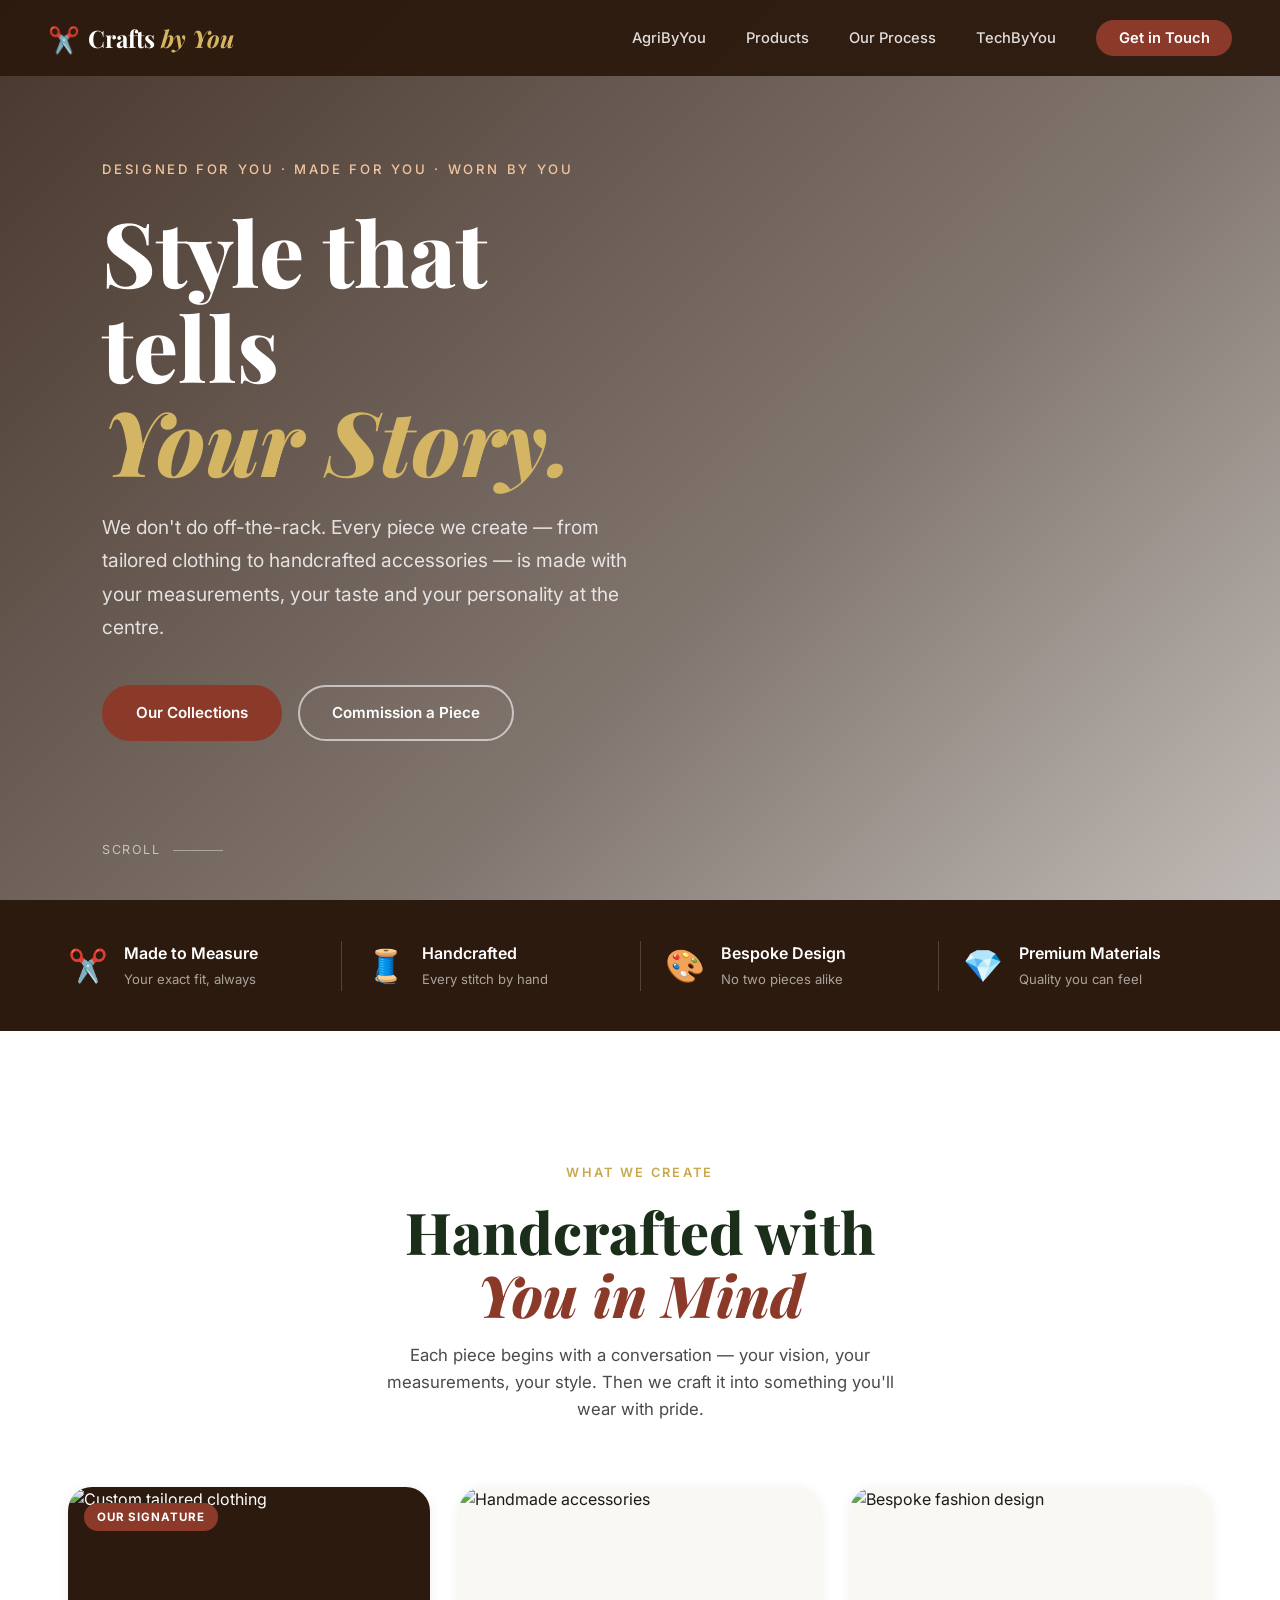
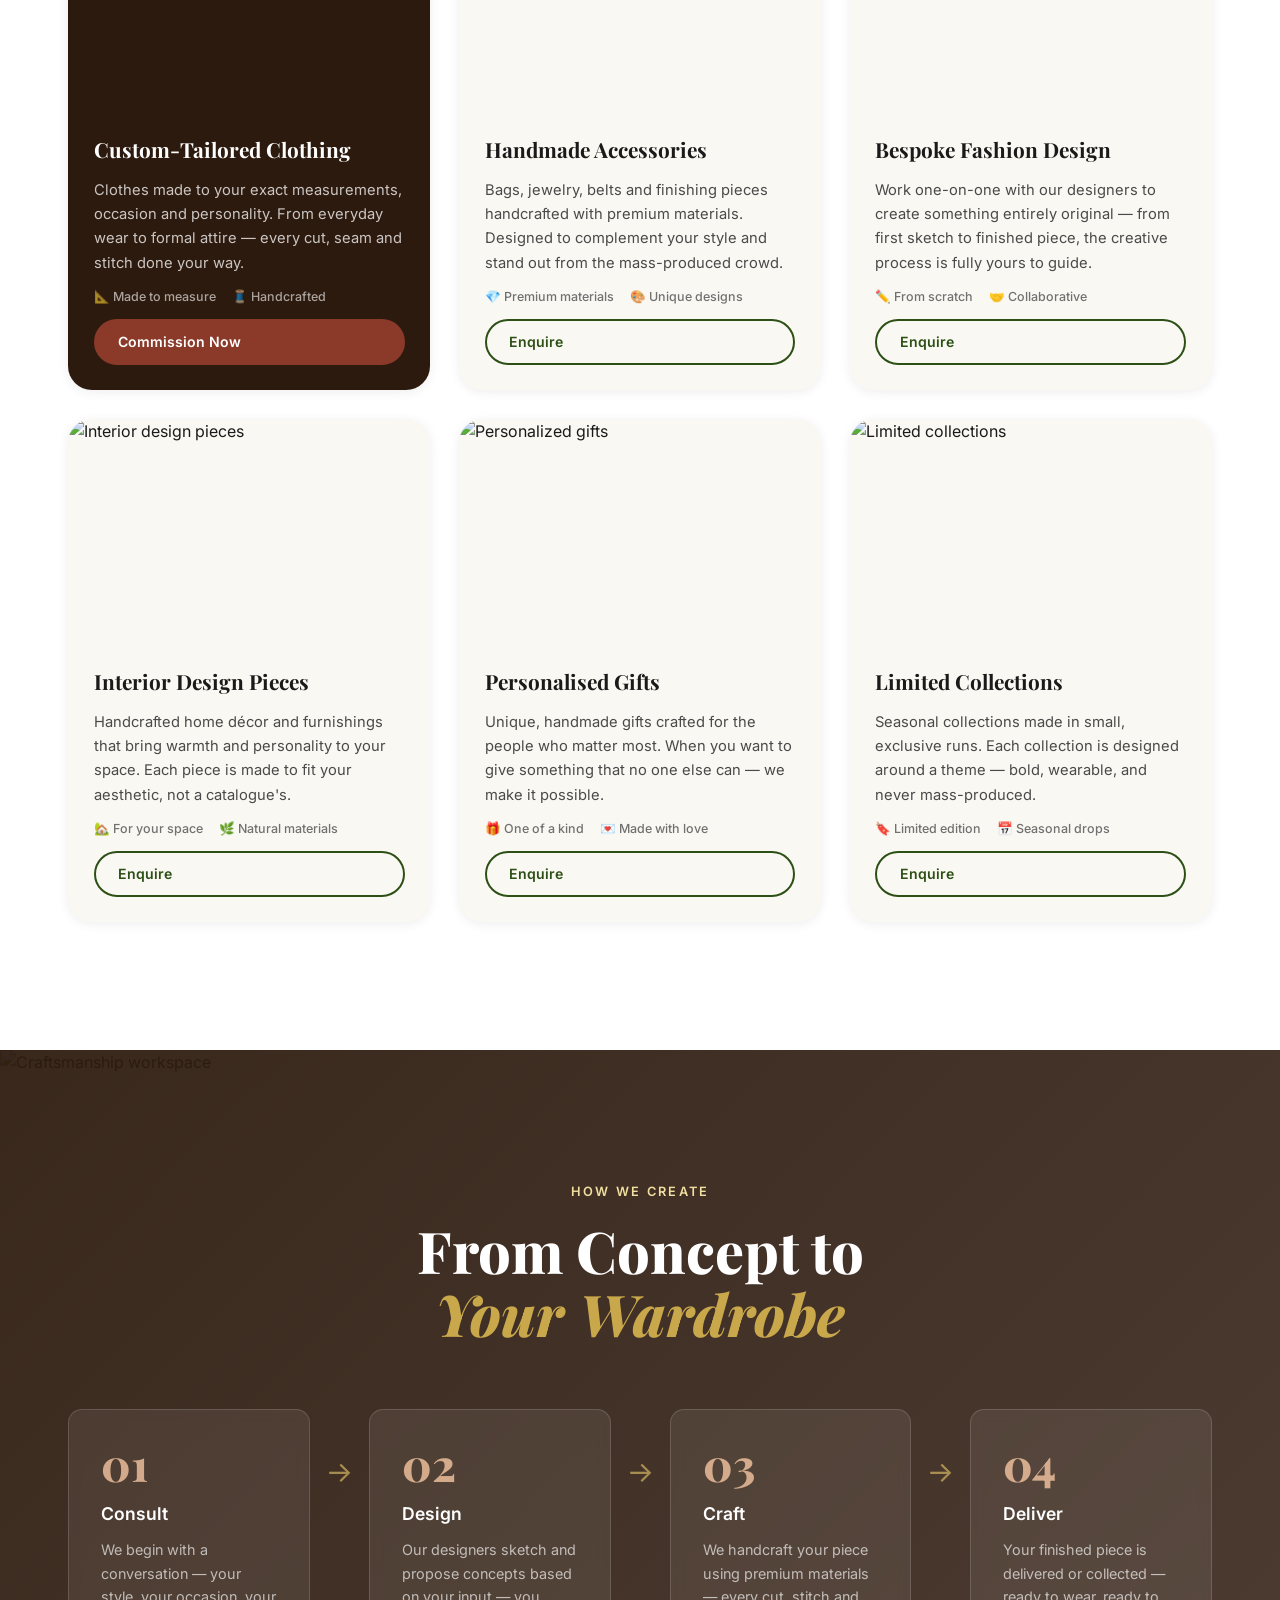
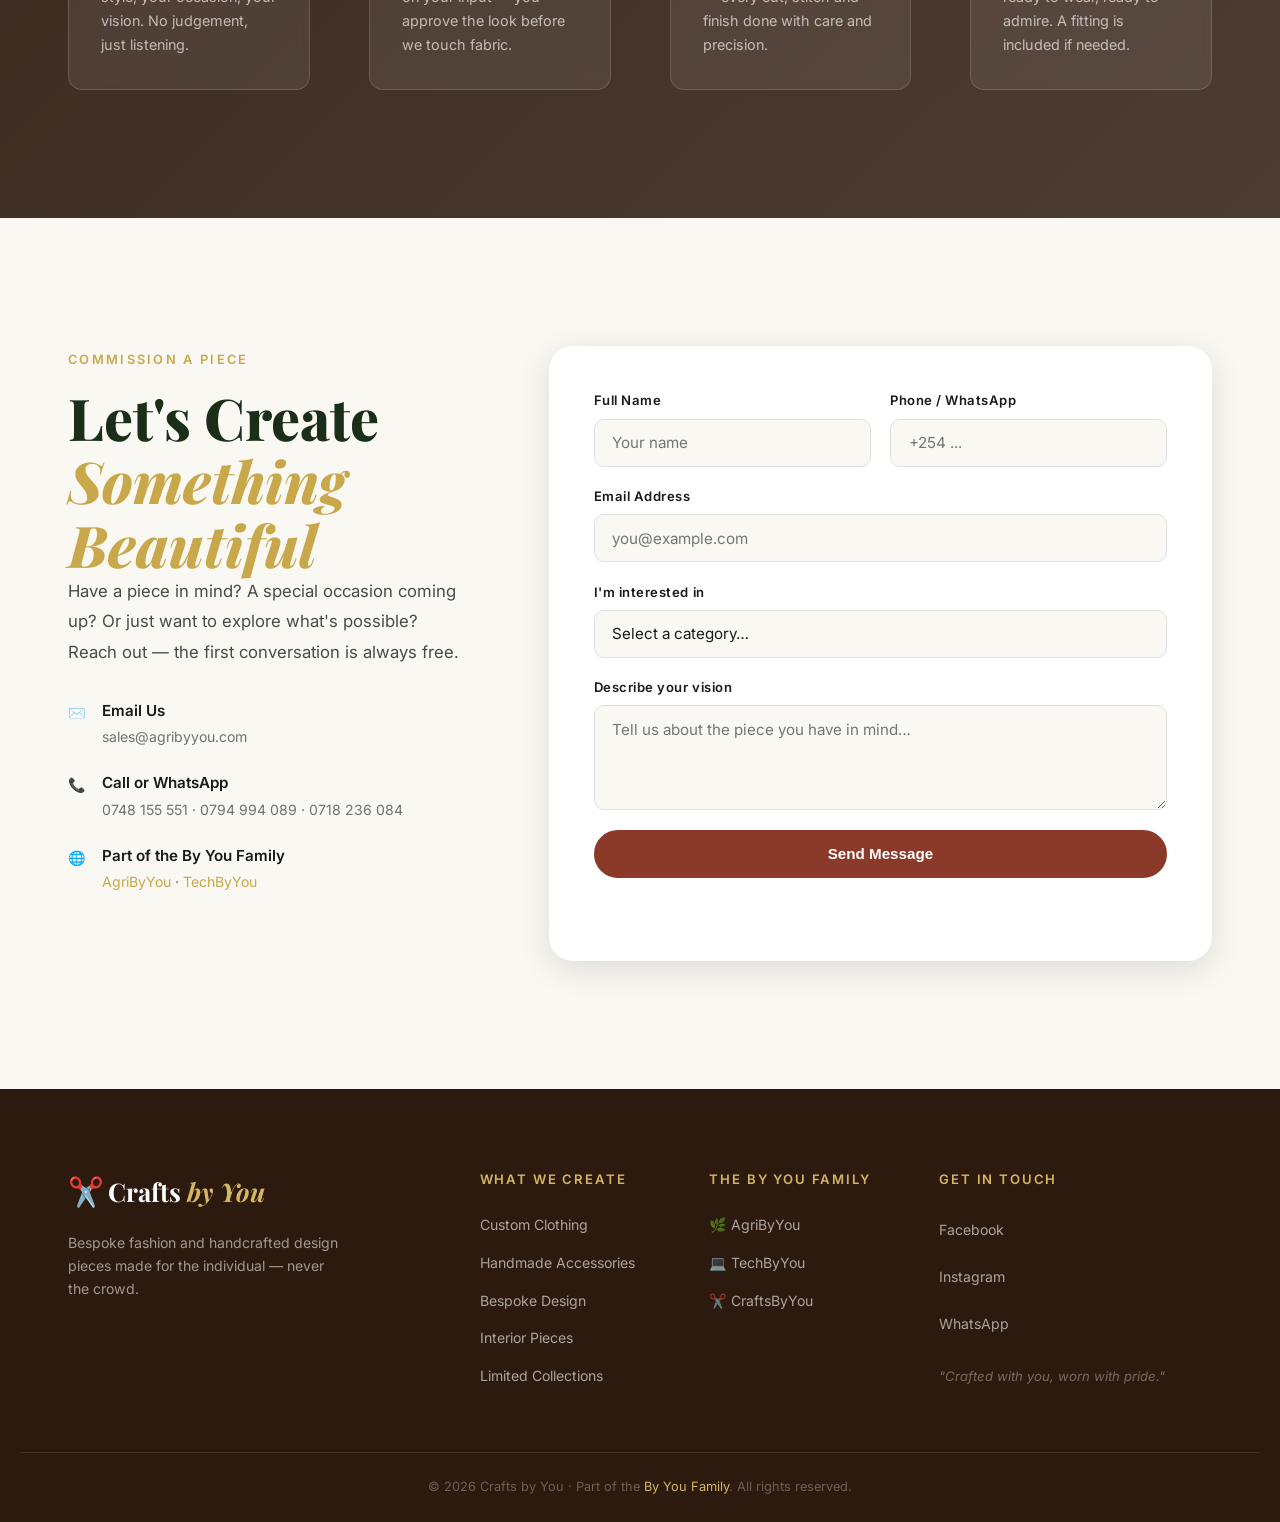
==== crafts.html @ dfff11d3 "Add By You Family section, TechByYou and CraftsByYou pages Co-Authored-By: Claude Sonnet 4.6 <norepl" ====
<!DOCTYPE html>
<html lang="en">
<head>
  <meta charset="UTF-8" />
  <meta name="viewport" content="width=device-width, initial-scale=1.0" />
  <title>Crafts by You — Bespoke Fashion, Handmade Accessories & Design | Kenya</title>
  <meta name="description" content="Crafts by You creates bespoke fashion, handmade accessories and design pieces crafted exactly to your taste. Wearable art made for the individual." />
  <meta name="keywords" content="Crafts by You, craftsbyyou, bespoke fashion Kenya, custom clothing Kenya, handmade accessories Kenya, tailored clothing Kenya, fashion design Kenya" />
  <meta name="robots" content="index, follow" />
  <link rel="canonical" href="https://agribyyou.com/crafts.html" />
  <meta property="og:type" content="website" />
  <meta property="og:url" content="https://agribyyou.com/crafts.html" />
  <meta property="og:title" content="Crafts by You — Style, Your Way" />
  <meta property="og:description" content="Bespoke fashion, handmade accessories and design pieces crafted exactly to your taste." />
  <meta property="og:image" content="https://agribyyou.com/images/fruits.webp" />
  <meta property="og:site_name" content="Agri by You" />
  <link rel="icon" type="image/png" sizes="32x32" href="favicon-32.png" />
  <link rel="icon" type="image/png" href="favicon.png" />
  <link rel="icon" type="image/svg+xml" href="favicon.svg" />
  <link rel="stylesheet" href="style.css" />
  <link rel="stylesheet" href="crafts.css" />
  <link rel="preconnect" href="https://fonts.googleapis.com" />
  <link rel="preconnect" href="https://fonts.gstatic.com" crossorigin />
  <link href="https://fonts.googleapis.com/css2?family=Playfair+Display:ital,wght@0,400;0,600;0,800;1,400&family=Inter:wght@300;400;500;600&display=swap" rel="stylesheet" />
</head>
<body class="crafts-page">

  <!-- ── NAVIGATION ── -->
  <nav id="navbar">
    <div class="nav-inner">
      <a href="index.html" class="logo">
        <span class="logo-leaf">✂️</span>
        <span class="logo-text">Crafts <em>by You</em></span>
      </a>
      <ul class="nav-links">
        <li><a href="index.html">AgriByYou</a></li>
        <li><a href="#products">Products</a></li>
        <li><a href="#process">Our Process</a></li>
        <li><a href="tech.html">TechByYou</a></li>
        <li><a href="#contact" class="nav-cta crafts-cta">Get in Touch</a></li>
      </ul>
      <button class="hamburger" id="hamburger" aria-label="Menu">
        <span></span><span></span><span></span>
      </button>
    </div>
  </nav>

  <!-- ── HERO ── -->
  <header class="hero crafts-hero">
    <div class="hero-bg">
      <img src="https://images.unsplash.com/photo-1558618666-fcd25c85cd64?w=1800&q=80" alt="Bespoke fashion and craftsmanship" class="hero-img" />
      <div class="hero-overlay crafts-overlay"></div>
    </div>
    <div class="hero-content">
      <p class="hero-eyebrow">Designed for You · Made for You · Worn by You</p>
      <h1 class="hero-title">
        Style that tells<br />
        <em>Your Story.</em>
      </h1>
      <p class="hero-sub">
        We don't do off-the-rack. Every piece we create — from tailored clothing to handcrafted accessories —
        is made with your measurements, your taste and your personality at the centre.
      </p>
      <div class="hero-actions">
        <a href="#products" class="btn btn-crafts-primary">Our Collections</a>
        <a href="#contact" class="btn btn-ghost">Commission a Piece</a>
      </div>
    </div>
    <div class="hero-scroll-hint">
      <span>Scroll</span>
      <div class="scroll-line crafts-line"></div>
    </div>
  </header>

  <!-- ── TRUST BAND ── -->
  <section class="trust-band crafts-band">
    <div class="container trust-inner">
      <div class="trust-item">
        <div class="trust-icon">✂️</div>
        <div>
          <strong>Made to Measure</strong>
          <span>Your exact fit, always</span>
        </div>
      </div>
      <div class="trust-divider"></div>
      <div class="trust-item">
        <div class="trust-icon">🧵</div>
        <div>
          <strong>Handcrafted</strong>
          <span>Every stitch by hand</span>
        </div>
      </div>
      <div class="trust-divider"></div>
      <div class="trust-item">
        <div class="trust-icon">🎨</div>
        <div>
          <strong>Bespoke Design</strong>
          <span>No two pieces alike</span>
        </div>
      </div>
      <div class="trust-divider"></div>
      <div class="trust-item">
        <div class="trust-icon">💎</div>
        <div>
          <strong>Premium Materials</strong>
          <span>Quality you can feel</span>
        </div>
      </div>
    </div>
  </section>

  <!-- ── PRODUCTS ── -->
  <section class="products section" id="products">
    <div class="container">
      <div class="section-header center">
        <p class="section-label">What We Create</p>
        <h2 class="section-title crafts-title">Handcrafted with<br /><em>You in Mind</em></h2>
        <p class="section-desc">Each piece begins with a conversation — your vision, your measurements, your style. Then we craft it into something you'll wear with pride.</p>
      </div>
      <div class="products-grid">

        <div class="product-card crafts-featured">
          <div class="product-img-wrap">
            <img src="https://images.unsplash.com/photo-1556905055-8f358a7a47b2?w=700&q=80" alt="Custom tailored clothing" />
            <span class="product-tag crafts-tag">Our Signature</span>
          </div>
          <div class="product-body">
            <h3>Custom-Tailored Clothing</h3>
            <p>Clothes made to your exact measurements, occasion and personality. From everyday wear to formal attire — every cut, seam and stitch done your way.</p>
            <div class="product-meta">
              <span>📐 Made to measure</span>
              <span>🧵 Handcrafted</span>
            </div>
            <a href="#contact" class="btn btn-crafts-primary sm">Commission Now</a>
          </div>
        </div>

        <div class="product-card">
          <div class="product-img-wrap">
            <img src="https://images.unsplash.com/photo-1535632066927-ab7c9ab60908?w=700&q=80" alt="Handmade accessories" />
          </div>
          <div class="product-body">
            <h3>Handmade Accessories</h3>
            <p>Bags, jewelry, belts and finishing pieces handcrafted with premium materials. Designed to complement your style and stand out from the mass-produced crowd.</p>
            <div class="product-meta">
              <span>💎 Premium materials</span>
              <span>🎨 Unique designs</span>
            </div>
            <a href="#contact" class="btn btn-outline sm">Enquire</a>
          </div>
        </div>

        <div class="product-card">
          <div class="product-img-wrap">
            <img src="https://images.unsplash.com/photo-1558618047-3c8c76ca7d13?w=700&q=80" alt="Bespoke fashion design" />
          </div>
          <div class="product-body">
            <h3>Bespoke Fashion Design</h3>
            <p>Work one-on-one with our designers to create something entirely original — from first sketch to finished piece, the creative process is fully yours to guide.</p>
            <div class="product-meta">
              <span>✏️ From scratch</span>
              <span>🤝 Collaborative</span>
            </div>
            <a href="#contact" class="btn btn-outline sm">Enquire</a>
          </div>
        </div>

        <div class="product-card">
          <div class="product-img-wrap">
            <img src="https://images.unsplash.com/photo-1586023492125-27b2c045efd7?w=700&q=80" alt="Interior design pieces" />
          </div>
          <div class="product-body">
            <h3>Interior Design Pieces</h3>
            <p>Handcrafted home décor and furnishings that bring warmth and personality to your space. Each piece is made to fit your aesthetic, not a catalogue's.</p>
            <div class="product-meta">
              <span>🏡 For your space</span>
              <span>🌿 Natural materials</span>
            </div>
            <a href="#contact" class="btn btn-outline sm">Enquire</a>
          </div>
        </div>

        <div class="product-card">
          <div class="product-img-wrap">
            <img src="https://images.unsplash.com/photo-1513519245088-0e12902e35a6?w=700&q=80" alt="Personalized gifts" />
          </div>
          <div class="product-body">
            <h3>Personalised Gifts</h3>
            <p>Unique, handmade gifts crafted for the people who matter most. When you want to give something that no one else can — we make it possible.</p>
            <div class="product-meta">
              <span>🎁 One of a kind</span>
              <span>💌 Made with love</span>
            </div>
            <a href="#contact" class="btn btn-outline sm">Enquire</a>
          </div>
        </div>

        <div class="product-card">
          <div class="product-img-wrap">
            <img src="https://images.unsplash.com/photo-1441986300917-64674bd600d8?w=700&q=80" alt="Limited collections" />
          </div>
          <div class="product-body">
            <h3>Limited Collections</h3>
            <p>Seasonal collections made in small, exclusive runs. Each collection is designed around a theme — bold, wearable, and never mass-produced.</p>
            <div class="product-meta">
              <span>🔖 Limited edition</span>
              <span>📅 Seasonal drops</span>
            </div>
            <a href="#contact" class="btn btn-outline sm">Enquire</a>
          </div>
        </div>

      </div>
    </div>
  </section>

  <!-- ── PROCESS ── -->
  <section class="process section" id="process">
    <div class="process-bg">
      <img src="https://images.unsplash.com/photo-1558769132-cb1aea458c5e?w=1800&q=80" alt="Craftsmanship workspace" />
      <div class="process-overlay crafts-process-overlay"></div>
    </div>
    <div class="container process-inner">
      <div class="section-header center light">
        <p class="section-label">How We Create</p>
        <h2 class="section-title">From Concept to<br /><em>Your Wardrobe</em></h2>
      </div>
      <div class="steps">
        <div class="step">
          <div class="step-number crafts-num">01</div>
          <h3>Consult</h3>
          <p>We begin with a conversation — your style, your occasion, your vision. No judgement, just listening.</p>
        </div>
        <div class="step-arrow">→</div>
        <div class="step">
          <div class="step-number crafts-num">02</div>
          <h3>Design</h3>
          <p>Our designers sketch and propose concepts based on your input — you approve the look before we touch fabric.</p>
        </div>
        <div class="step-arrow">→</div>
        <div class="step">
          <div class="step-number crafts-num">03</div>
          <h3>Craft</h3>
          <p>We handcraft your piece using premium materials — every cut, stitch and finish done with care and precision.</p>
        </div>
        <div class="step-arrow">→</div>
        <div class="step">
          <div class="step-number crafts-num">04</div>
          <h3>Deliver</h3>
          <p>Your finished piece is delivered or collected — ready to wear, ready to admire. A fitting is included if needed.</p>
        </div>
      </div>
    </div>
  </section>

  <!-- ── CONTACT ── -->
  <section class="contact section" id="contact">
    <div class="container contact-grid">
      <div class="contact-info">
        <p class="section-label">Commission a Piece</p>
        <h2 class="section-title">Let's Create<br /><em>Something Beautiful</em></h2>
        <p class="body-text">Have a piece in mind? A special occasion coming up? Or just want to explore what's possible? Reach out — the first conversation is always free.</p>
        <div class="contact-details">
          <div class="contact-item">
            <span class="c-icon">✉️</span>
            <div>
              <strong>Email Us</strong>
              <span>sales@agribyyou.com</span>
            </div>
          </div>
          <div class="contact-item">
            <span class="c-icon">📞</span>
            <div>
              <strong>Call or WhatsApp</strong>
              <span>0748 155 551 · 0794 994 089 · 0718 236 084</span>
            </div>
          </div>
          <div class="contact-item">
            <span class="c-icon">🌐</span>
            <div>
              <strong>Part of the By You Family</strong>
              <span><a href="index.html" style="color:var(--gold-500)">AgriByYou</a> · <a href="tech.html" style="color:var(--gold-500)">TechByYou</a></span>
            </div>
          </div>
        </div>
      </div>
      <form class="contact-form" id="contactForm" action="https://formspree.io/f/mjgdalbr" method="POST">
        <input type="hidden" name="_replyto" id="replyto" />
        <input type="hidden" name="Venture" value="CraftsByYou" />
        <input type="text" name="_gotcha" style="display:none" />
        <div class="form-row">
          <div class="form-group">
            <label for="name">Full Name</label>
            <input type="text" id="name" name="Full Name" placeholder="Your name" required />
          </div>
          <div class="form-group">
            <label for="phone">Phone / WhatsApp</label>
            <input type="tel" id="phone" name="Phone / WhatsApp" placeholder="+254 ..." />
          </div>
        </div>
        <div class="form-group">
          <label for="email">Email Address</label>
          <input type="email" id="email" name="Email" placeholder="you@example.com" required />
        </div>
        <div class="form-group">
          <label for="interest">I'm interested in</label>
          <select id="interest" name="Interested In">
            <option value="">Select a category…</option>
            <option>Custom-Tailored Clothing</option>
            <option>Handmade Accessories</option>
            <option>Bespoke Fashion Design</option>
            <option>Interior Design Pieces</option>
            <option>Personalised Gift</option>
            <option>Limited Collection</option>
          </select>
        </div>
        <div class="form-group">
          <label for="message">Describe your vision</label>
          <textarea id="message" name="Message" rows="4" placeholder="Tell us about the piece you have in mind…"></textarea>
        </div>
        <button type="submit" class="btn btn-crafts-primary full">Send Message</button>
        <p class="form-note" id="formMsg"></p>
      </form>
    </div>
  </section>

  <!-- ── FOOTER ── -->
  <footer class="footer crafts-footer">
    <div class="container footer-inner">
      <div class="footer-brand">
        <span class="logo-leaf">✂️</span>
        <span class="logo-text">Crafts <em>by You</em></span>
        <p>Bespoke fashion and handcrafted design pieces made for the individual — never the crowd.</p>
      </div>
      <div class="footer-links">
        <h4>What We Create</h4>
        <ul>
          <li><a href="#products">Custom Clothing</a></li>
          <li><a href="#products">Handmade Accessories</a></li>
          <li><a href="#products">Bespoke Design</a></li>
          <li><a href="#products">Interior Pieces</a></li>
          <li><a href="#products">Limited Collections</a></li>
        </ul>
      </div>
      <div class="footer-links">
        <h4>The By You Family</h4>
        <ul>
          <li><a href="index.html">🌿 AgriByYou</a></li>
          <li><a href="tech.html">💻 TechByYou</a></li>
          <li><a href="crafts.html">✂️ CraftsByYou</a></li>
        </ul>
      </div>
      <div class="footer-social">
        <h4>Get in Touch</h4>
        <div class="social-links">
          <a href="#" class="social-btn">Facebook</a>
          <a href="#" class="social-btn">Instagram</a>
          <a href="#" class="social-btn">WhatsApp</a>
        </div>
        <p class="footer-tagline">"Crafted with you, worn with pride."</p>
      </div>
    </div>
    <div class="footer-bottom">
      <p>© 2026 Crafts by You · Part of the <a href="index.html" style="color:var(--gold-400)">By You Family</a>. All rights reserved.</p>
    </div>
  </footer>

  <script src="script.js"></script>
</body>
</html>
---- style.css ----
/* ═══════════════════════════════════════════
   AGRI BY YOU — Premium Stylesheet
═══════════════════════════════════════════ */

/* ── TOKENS ── */
:root {
  --green-900: #1a2e1a;
  --green-800: #1e3a1e;
  --green-700: #2d5016;
  --green-600: #3d6b1e;
  --green-400: #5a9e2f;
  --green-200: #a8d5a2;
  --green-100: #e8f5e9;
  --gold-500:  #c9a84c;
  --gold-400:  #d4b563;
  --gold-200:  #f0dfa0;
  --cream:     #faf8f2;
  --brown-900: #2c1a0e;
  --brown-600: #6b4226;
  --text-dark: #1a1a1a;
  --text-mid:  #4a4a4a;
  --text-light:#717171;
  --white:     #ffffff;
  --shadow-sm: 0 2px 12px rgba(0,0,0,.07);
  --shadow-md: 0 8px 32px rgba(0,0,0,.12);
  --shadow-lg: 0 20px 60px rgba(0,0,0,.18);
  --radius:    14px;
  --radius-lg: 24px;
  --transition: .35s cubic-bezier(.4,0,.2,1);
}

/* ── RESET & BASE ── */
*, *::before, *::after { box-sizing: border-box; margin: 0; padding: 0; }

html {
  scroll-behavior: smooth;
  font-size: 16px;
}

body {
  font-family: 'Inter', sans-serif;
  color: var(--text-dark);
  background: var(--white);
  overflow-x: hidden;
  line-height: 1.6;
}

img { display: block; max-width: 100%; object-fit: cover; }
a   { text-decoration: none; color: inherit; }
ul  { list-style: none; }

.container {
  max-width: 1240px;
  margin: 0 auto;
  padding: 0 clamp(1rem, 5vw, 3rem);
}

.section { padding: clamp(5rem, 10vw, 9rem) 0; }

/* ── TYPOGRAPHY ── */
.section-label {
  display: inline-block;
  font-size: .8rem;
  font-weight: 600;
  letter-spacing: .18em;
  text-transform: uppercase;
  color: var(--gold-500);
  margin-bottom: 1rem;
}

.section-title {
  font-family: 'Playfair Display', serif;
  font-size: clamp(2.2rem, 4.5vw, 3.6rem);
  font-weight: 800;
  line-height: 1.1;
  color: var(--green-900);
}
.section-title em { color: var(--gold-500); font-style: italic; }

.section-desc {
  max-width: 540px;
  color: var(--text-mid);
  font-size: 1.05rem;
  margin-top: 1rem;
}

.section-header.center { text-align: center; }
.section-header.center .section-desc { margin: 1rem auto 0; }
.section-header.light .section-label { color: var(--gold-200); }
.section-header.light .section-title { color: var(--white); }

.body-text {
  color: var(--text-mid);
  font-size: 1.05rem;
  line-height: 1.8;
  margin-bottom: 1.2rem;
}

.mt-sm { margin-top: 2rem; }

/* ── BUTTONS ── */
.btn {
  display: inline-flex;
  align-items: center;
  gap: .5rem;
  padding: .85rem 2rem;
  border-radius: 50px;
  font-size: .95rem;
  font-weight: 600;
  cursor: pointer;
  border: 2px solid transparent;
  transition: var(--transition);
  white-space: nowrap;
}

.btn-primary {
  background: var(--green-700);
  color: var(--white);
  border-color: var(--green-700);
}
.btn-primary:hover {
  background: var(--green-600);
  border-color: var(--green-600);
  transform: translateY(-2px);
  box-shadow: 0 8px 24px rgba(61,107,30,.35);
}

.btn-ghost {
  background: transparent;
  color: var(--white);
  border-color: rgba(255,255,255,.6);
}
.btn-ghost:hover {
  background: rgba(255,255,255,.15);
  border-color: var(--white);
}

.btn-outline {
  background: transparent;
  color: var(--green-700);
  border-color: var(--green-700);
}
.btn-outline:hover {
  background: var(--green-700);
  color: var(--white);
  transform: translateY(-2px);
}

.btn.sm { padding: .6rem 1.4rem; font-size: .88rem; }
.btn.full { width: 100%; justify-content: center; }

/* ══════════════════════════════════════════
   NAVIGATION
══════════════════════════════════════════ */
#navbar {
  position: fixed;
  top: 0; left: 0; right: 0;
  z-index: 1000;
  transition: background var(--transition), box-shadow var(--transition);
  padding: 0 clamp(1rem, 5vw, 3rem);
}
#navbar.scrolled {
  background: rgba(26, 46, 26, 0.97);
  backdrop-filter: blur(12px);
  box-shadow: 0 2px 20px rgba(0,0,0,.25);
}

.nav-inner {
  max-width: 1240px;
  margin: 0 auto;
  display: flex;
  align-items: center;
  justify-content: space-between;
  height: 76px;
}

.logo {
  display: flex;
  align-items: center;
  gap: .5rem;
  font-family: 'Playfair Display', serif;
  font-size: 1.5rem;
  font-weight: 700;
  color: var(--white);
}
.logo-leaf { font-size: 1.6rem; }
.logo-text em { color: var(--gold-400); font-style: italic; }

.nav-links {
  display: flex;
  align-items: center;
  gap: 2.5rem;
}
.nav-links a {
  color: rgba(255,255,255,.85);
  font-size: .92rem;
  font-weight: 500;
  transition: color var(--transition);
  position: relative;
}
.nav-links a::after {
  content: '';
  position: absolute;
  bottom: -4px; left: 0; right: 0;
  height: 2px;
  background: var(--gold-400);
  transform: scaleX(0);
  transition: transform var(--transition);
}
.nav-links a:hover { color: var(--white); }
.nav-links a:hover::after { transform: scaleX(1); }

.nav-cta {
  background: var(--gold-500) !important;
  color: var(--green-900) !important;
  padding: .55rem 1.4rem;
  border-radius: 50px;
  font-weight: 600 !important;
}
.nav-cta:hover { background: var(--gold-400) !important; }
.nav-cta::after { display: none !important; }

.hamburger {
  display: none;
  flex-direction: column;
  gap: 5px;
  background: none;
  border: none;
  cursor: pointer;
  padding: 4px;
}
.hamburger span {
  display: block;
  width: 26px;
  height: 2px;
  background: var(--white);
  border-radius: 2px;
  transition: var(--transition);
}

/* ══════════════════════════════════════════
   HERO
══════════════════════════════════════════ */
.hero {
  position: relative;
  height: 100vh;
  min-height: 700px;
  display: flex;
  align-items: center;
  overflow: hidden;
}

.hero-bg {
  position: absolute;
  inset: 0;
}
.hero-img {
  width: 100%; height: 100%;
  object-fit: cover;
  object-position: center;
  transform: scale(1.04);
  animation: heroZoom 12s ease-in-out infinite alternate;
}
@keyframes heroZoom {
  from { transform: scale(1.04); }
  to   { transform: scale(1.10); }
}
.hero-overlay {
  position: absolute;
  inset: 0;
  background: linear-gradient(
    135deg,
    rgba(26,46,26,.82) 0%,
    rgba(26,46,26,.55) 50%,
    rgba(26,46,26,.35) 100%
  );
}

.hero-content {
  position: relative;
  z-index: 2;
  max-width: 780px;
  padding: 0 clamp(1.5rem, 8vw, 7rem);
}

.hero-eyebrow {
  font-size: .82rem;
  letter-spacing: .2em;
  text-transform: uppercase;
  color: var(--gold-300, #e8c97e);
  margin-bottom: 1.5rem;
  font-weight: 500;
  animation: fadeUp .8s .2s both;
}

.hero-title {
  font-family: 'Playfair Display', serif;
  font-size: clamp(3rem, 7vw, 6rem);
  font-weight: 800;
  color: var(--white);
  line-height: 1.05;
  margin-bottom: 1.5rem;
  animation: fadeUp .8s .4s both;
}
.hero-title em { color: var(--gold-400); font-style: italic; }

.hero-sub {
  font-size: clamp(1rem, 2vw, 1.2rem);
  color: rgba(255,255,255,.82);
  max-width: 560px;
  margin-bottom: 2.5rem;
  line-height: 1.75;
  animation: fadeUp .8s .6s both;
}

.hero-actions {
  display: flex;
  gap: 1rem;
  flex-wrap: wrap;
  animation: fadeUp .8s .8s both;
}

.hero-scroll-hint {
  position: absolute;
  bottom: 2.5rem;
  left: clamp(1.5rem, 8vw, 7rem);
  display: flex;
  align-items: center;
  gap: .8rem;
  color: rgba(255,255,255,.6);
  font-size: .78rem;
  letter-spacing: .12em;
  text-transform: uppercase;
  z-index: 2;
  animation: fadeIn 1s 1.4s both;
}
.scroll-line {
  width: 50px;
  height: 1px;
  background: rgba(255,255,255,.4);
  position: relative;
  overflow: hidden;
}
.scroll-line::after {
  content: '';
  position: absolute;
  top: 0; left: -100%;
  width: 100%; height: 100%;
  background: var(--gold-400);
  animation: scrollSlide 2s 1.8s infinite;
}
@keyframes scrollSlide {
  to { left: 200%; }
}

/* ── ANIMATIONS ── */
@keyframes fadeUp {
  from { opacity: 0; transform: translateY(28px); }
  to   { opacity: 1; transform: translateY(0); }
}
@keyframes fadeIn {
  from { opacity: 0; }
  to   { opacity: 1; }
}

/* ══════════════════════════════════════════
   TRUST BAND
══════════════════════════════════════════ */
.trust-band {
  background: var(--green-900);
  padding: 2.5rem 0;
}
.trust-inner {
  display: flex;
  align-items: center;
  justify-content: space-between;
  gap: 1.5rem;
  flex-wrap: wrap;
}
.trust-item {
  display: flex;
  align-items: center;
  gap: 1rem;
  color: var(--white);
  flex: 1;
  min-width: 200px;
}
.trust-icon { font-size: 2rem; }
.trust-item strong { display: block; font-size: 1rem; font-weight: 600; color: var(--white); }
.trust-item span  { display: block; font-size: .82rem; color: rgba(255,255,255,.6); margin-top: .2rem; }
.trust-divider {
  width: 1px;
  height: 50px;
  background: rgba(255,255,255,.18);
  flex-shrink: 0;
}

/* ══════════════════════════════════════════
   ABOUT
══════════════════════════════════════════ */
.about { background: var(--cream); }
.about-grid {
  display: grid;
  grid-template-columns: 1fr 1fr;
  gap: clamp(3rem, 7vw, 7rem);
  align-items: center;
}

.img-stack {
  position: relative;
  padding-bottom: 3rem;
}
.img-main {
  width: 100%;
  height: 520px;
  border-radius: var(--radius-lg);
  box-shadow: var(--shadow-lg);
  object-position: center;
}
.img-accent {
  position: absolute;
  bottom: 0; right: -2rem;
  width: 45%;
  height: 220px;
  border-radius: var(--radius);
  box-shadow: var(--shadow-md);
  border: 4px solid var(--white);
  object-position: center;
}
.img-badge {
  position: absolute;
  top: 2rem; left: -1.5rem;
  background: var(--gold-500);
  color: var(--green-900);
  padding: 1.2rem 1.4rem;
  border-radius: var(--radius);
  text-align: center;
  box-shadow: var(--shadow-md);
}
.badge-num {
  display: block;
  font-family: 'Playfair Display', serif;
  font-size: 2rem;
  font-weight: 800;
  line-height: 1;
}
.badge-label {
  display: block;
  font-size: .72rem;
  font-weight: 600;
  text-transform: uppercase;
  letter-spacing: .08em;
  margin-top: .3rem;
  line-height: 1.3;
}

.about-stats {
  display: grid;
  grid-template-columns: repeat(3, 1fr);
  gap: 1.5rem;
  margin: 2rem 0;
  padding: 1.5rem;
  background: var(--white);
  border-radius: var(--radius);
  box-shadow: var(--shadow-sm);
}
.stat-num {
  display: block;
  font-family: 'Playfair Display', serif;
  font-size: 2.2rem;
  font-weight: 800;
  color: var(--green-700);
}
.stat-label {
  display: block;
  font-size: .78rem;
  color: var(--text-light);
  margin-top: .3rem;
  line-height: 1.4;
}

/* ══════════════════════════════════════════
   PRODUCTS
══════════════════════════════════════════ */
.products { background: var(--white); }

.products-grid {
  display: grid;
  grid-template-columns: repeat(3, 1fr);
  gap: 1.8rem;
  margin-top: 4rem;
}

.product-card {
  border-radius: var(--radius-lg);
  overflow: hidden;
  background: var(--cream);
  box-shadow: var(--shadow-sm);
  transition: var(--transition);
  display: flex;
  flex-direction: column;
}
.product-card:hover {
  transform: translateY(-8px);
  box-shadow: var(--shadow-lg);
}
.product-card.featured {
  grid-column: span 1;
  background: var(--green-900);
  color: var(--white);
}

.product-img-wrap {
  position: relative;
  height: 220px;
  overflow: hidden;
}
.product-img-wrap img {
  width: 100%; height: 100%;
  object-fit: cover;
  transition: transform .5s ease;
}
.product-card:hover .product-img-wrap img { transform: scale(1.06); }

.product-tag {
  position: absolute;
  top: 1rem; left: 1rem;
  background: var(--gold-500);
  color: var(--green-900);
  font-size: .72rem;
  font-weight: 700;
  letter-spacing: .08em;
  text-transform: uppercase;
  padding: .3rem .8rem;
  border-radius: 50px;
}

.product-body {
  padding: 1.6rem;
  flex: 1;
  display: flex;
  flex-direction: column;
  gap: .75rem;
}
.product-body h3 {
  font-family: 'Playfair Display', serif;
  font-size: 1.3rem;
  font-weight: 700;
}
.product-card.featured .product-body h3 { color: var(--white); }
.product-card.featured .product-body p  { color: rgba(255,255,255,.75); }

.product-body p {
  font-size: .92rem;
  color: var(--text-mid);
  line-height: 1.65;
  flex: 1;
}

.product-meta {
  display: flex;
  gap: 1rem;
  flex-wrap: wrap;
}
.product-meta span {
  font-size: .78rem;
  color: var(--text-light);
  font-weight: 500;
}
.product-card.featured .product-meta span { color: rgba(255,255,255,.6); }

/* ══════════════════════════════════════════
   PROCESS
══════════════════════════════════════════ */
.process {
  position: relative;
  overflow: hidden;
}
.process-bg {
  position: absolute;
  inset: 0;
}
.process-bg img {
  width: 100%; height: 100%;
  object-fit: cover;
}
.process-overlay {
  position: absolute;
  inset: 0;
  background: linear-gradient(135deg, rgba(26,46,26,.93) 0%, rgba(26,46,26,.82) 100%);
}

.process-inner {
  position: relative;
  z-index: 2;
}

.steps {
  display: flex;
  align-items: flex-start;
  gap: 1rem;
  margin-top: 4rem;
  flex-wrap: wrap;
}

.step {
  flex: 1;
  min-width: 200px;
  padding: 2rem;
  background: rgba(255,255,255,.08);
  border: 1px solid rgba(255,255,255,.15);
  border-radius: var(--radius);
  backdrop-filter: blur(6px);
  transition: var(--transition);
}
.step:hover {
  background: rgba(255,255,255,.14);
  transform: translateY(-4px);
}

.step-number {
  font-family: 'Playfair Display', serif;
  font-size: 2.8rem;
  font-weight: 800;
  color: var(--gold-400);
  opacity: .8;
  line-height: 1;
  margin-bottom: .8rem;
}
.step h3 {
  color: var(--white);
  font-size: 1.1rem;
  font-weight: 600;
  margin-bottom: .6rem;
}
.step p {
  color: rgba(255,255,255,.65);
  font-size: .9rem;
  line-height: 1.65;
}
.step-arrow {
  color: var(--gold-400);
  font-size: 1.8rem;
  margin-top: 2.5rem;
  opacity: .7;
  flex-shrink: 0;
}

/* ══════════════════════════════════════════
   GALLERY
══════════════════════════════════════════ */
.gallery { background: var(--cream); }

.gallery-grid {
  display: grid;
  grid-template-columns: repeat(3, 1fr);
  grid-template-rows: 260px 260px;
  gap: 1.2rem;
  margin-top: 3.5rem;
}

.gallery-item {
  position: relative;
  border-radius: var(--radius);
  overflow: hidden;
}
.gallery-item img {
  width: 100%; height: 100%;
  object-fit: cover;
  transition: transform .6s ease;
}
.gallery-item:hover img { transform: scale(1.08); }

.gallery-item.tall  { grid-row: span 2; }
.gallery-item.wide  { grid-column: span 2; }

.gallery-overlay {
  position: absolute;
  inset: 0;
  background: linear-gradient(to top, rgba(26,46,26,.7) 0%, transparent 55%);
  display: flex;
  align-items: flex-end;
  padding: 1.4rem;
  opacity: 0;
  transition: opacity var(--transition);
}
.gallery-item:hover .gallery-overlay { opacity: 1; }
.gallery-overlay span {
  color: var(--white);
  font-size: .9rem;
  font-weight: 600;
  letter-spacing: .06em;
}

/* ══════════════════════════════════════════
   TESTIMONIALS
══════════════════════════════════════════ */
.testimonials { background: var(--white); }

.testimonials-grid {
  display: grid;
  grid-template-columns: repeat(3, 1fr);
  gap: 2rem;
  margin-top: 4rem;
}

.testimonial-card {
  padding: 2.2rem;
  border-radius: var(--radius-lg);
  background: var(--cream);
  border: 1px solid rgba(0,0,0,.06);
  transition: var(--transition);
}
.testimonial-card:hover {
  box-shadow: var(--shadow-md);
  transform: translateY(-4px);
}
.testimonial-card.featured-quote {
  background: var(--green-900);
  border-color: transparent;
}
.testimonial-card.featured-quote .stars,
.testimonial-card.featured-quote p,
.testimonial-card.featured-quote strong { color: var(--white); }
.testimonial-card.featured-quote span { color: rgba(255,255,255,.6); }

.stars { color: var(--gold-500); font-size: 1.1rem; margin-bottom: 1rem; }
.testimonial-card p {
  font-size: .95rem;
  line-height: 1.75;
  color: var(--text-mid);
  margin-bottom: 1.5rem;
  font-style: italic;
}
.testimonial-author {
  display: flex;
  align-items: center;
  gap: 1rem;
}
.author-avatar {
  width: 46px; height: 46px;
  border-radius: 50%;
  display: flex;
  align-items: center;
  justify-content: center;
  font-weight: 700;
  font-size: 1.1rem;
  color: var(--green-900);
  flex-shrink: 0;
}
.testimonial-author strong { display: block; font-size: .95rem; }
.testimonial-author span  { display: block; font-size: .8rem; color: var(--text-light); margin-top: .2rem; }

/* ══════════════════════════════════════════
   THE BY YOU FAMILY / VENTURES
══════════════════════════════════════════ */
.ventures { background: var(--green-900); }
.ventures .section-label { color: var(--gold-200); }
.ventures .section-title { color: var(--white); }
.ventures .section-title em { color: var(--gold-400); }
.ventures .section-desc { color: rgba(255,255,255,.65); margin: 1rem auto 0; }

.ventures-grid {
  display: grid;
  grid-template-columns: repeat(3, 1fr);
  gap: 2rem;
  margin-top: 4rem;
}

.venture-card {
  background: rgba(255,255,255,.07);
  border: 1px solid rgba(255,255,255,.12);
  border-radius: var(--radius-lg);
  padding: 2.4rem 2rem;
  display: flex;
  flex-direction: column;
  gap: 1rem;
  transition: var(--transition);
}
.venture-card:hover {
  background: rgba(255,255,255,.12);
  transform: translateY(-6px);
  box-shadow: var(--shadow-lg);
}

.venture-icon {
  font-size: 2.8rem;
  line-height: 1;
}
.venture-tag {
  display: inline-block;
  font-size: .72rem;
  font-weight: 700;
  letter-spacing: .12em;
  text-transform: uppercase;
  color: var(--gold-400);
  background: rgba(201,168,76,.15);
  padding: .25rem .8rem;
  border-radius: 50px;
  width: fit-content;
}
.venture-card h3 {
  font-family: 'Playfair Display', serif;
  font-size: 1.6rem;
  font-weight: 800;
  color: var(--white);
  line-height: 1.2;
}
.venture-card h3 em { color: var(--gold-400); font-style: italic; }
.venture-card p {
  font-size: .95rem;
  color: rgba(255,255,255,.65);
  line-height: 1.75;
  flex: 1;
}
.venture-list {
  display: flex;
  flex-direction: column;
  gap: .45rem;
  margin-bottom: .5rem;
}
.venture-list li {
  font-size: .85rem;
  color: rgba(255,255,255,.55);
  padding-left: 1rem;
  position: relative;
}
.venture-list li::before {
  content: '→';
  position: absolute;
  left: 0;
  color: var(--gold-400);
  font-size: .75rem;
}

.agri-card  { border-color: rgba(90,158,47,.35); }
.tech-card  { border-color: rgba(37,99,235,.35); }
.crafts-card { border-color: rgba(192,98,46,.35); }

.btn-tech { background: #2563eb; color: #fff; border-color: #2563eb; }
.btn-tech:hover { background: #1d4ed8; border-color: #1d4ed8; transform: translateY(-2px); }
.btn-crafts { background: #8b3a2a; color: #fff; border-color: #8b3a2a; }
.btn-crafts:hover { background: #c0622e; border-color: #c0622e; transform: translateY(-2px); }

@media (max-width: 900px) {
  .ventures-grid { grid-template-columns: 1fr; max-width: 480px; margin-left: auto; margin-right: auto; }
}

/* ══════════════════════════════════════════
   CONTACT
══════════════════════════════════════════ */
.contact { background: var(--cream); }

.contact-grid {
  display: grid;
  grid-template-columns: 1fr 1.2fr;
  gap: clamp(3rem, 7vw, 7rem);
  align-items: start;
}

.contact-details {
  margin-top: 2rem;
  display: flex;
  flex-direction: column;
  gap: 1.4rem;
}
.contact-item {
  display: flex;
  align-items: flex-start;
  gap: 1rem;
}
.c-icon { font-size: 1.6rem; margin-top: .1rem; flex-shrink: 0; }
.contact-item strong { display: block; font-size: .95rem; font-weight: 600; }
.contact-item span   { display: block; font-size: .88rem; color: var(--text-light); margin-top: .2rem; }

.contact-form {
  background: var(--white);
  padding: 2.8rem;
  border-radius: var(--radius-lg);
  box-shadow: var(--shadow-md);
  display: flex;
  flex-direction: column;
  gap: 1.2rem;
}

.form-row {
  display: grid;
  grid-template-columns: 1fr 1fr;
  gap: 1.2rem;
}

.form-group {
  display: flex;
  flex-direction: column;
  gap: .45rem;
}
.form-group label {
  font-size: .82rem;
  font-weight: 600;
  color: var(--text-dark);
  letter-spacing: .04em;
}
.form-group input,
.form-group select,
.form-group textarea {
  padding: .85rem 1.1rem;
  border: 1.5px solid #e0e0e0;
  border-radius: 10px;
  font-family: 'Inter', sans-serif;
  font-size: .95rem;
  color: var(--text-dark);
  background: var(--cream);
  transition: border-color var(--transition), box-shadow var(--transition);
  resize: vertical;
  outline: none;
}
.form-group input:focus,
.form-group select:focus,
.form-group textarea:focus {
  border-color: var(--green-600);
  box-shadow: 0 0 0 3px rgba(61,107,30,.12);
}
.form-group select { appearance: none; cursor: pointer; }

.form-note {
  font-size: .85rem;
  color: var(--green-600);
  text-align: center;
  min-height: 1.2rem;
}

/* ══════════════════════════════════════════
   FOOTER
══════════════════════════════════════════ */
.footer {
  background: var(--green-900);
  color: var(--white);
  padding-top: 5rem;
}

.footer-inner {
  display: grid;
  grid-template-columns: 2fr 1fr 1fr 1.5fr;
  gap: 3rem;
  padding-bottom: 4rem;
  border-bottom: 1px solid rgba(255,255,255,.1);
}

.footer-brand .logo-leaf { font-size: 1.8rem; }
.footer-brand .logo-text {
  font-family: 'Playfair Display', serif;
  font-size: 1.6rem;
  font-weight: 700;
  color: var(--white);
}
.footer-brand .logo-text em { color: var(--gold-400); }
.footer-brand p {
  margin-top: 1rem;
  font-size: .88rem;
  color: rgba(255,255,255,.55);
  line-height: 1.65;
  max-width: 280px;
}

.footer-links h4,
.footer-social h4 {
  font-size: .82rem;
  font-weight: 600;
  letter-spacing: .14em;
  text-transform: uppercase;
  color: var(--gold-400);
  margin-bottom: 1.4rem;
}
.footer-links ul { display: flex; flex-direction: column; gap: .75rem; }
.footer-links a {
  font-size: .88rem;
  color: rgba(255,255,255,.6);
  transition: color var(--transition);
}
.footer-links a:hover { color: var(--white); }

.social-links { display: flex; flex-direction: column; gap: .75rem; }
.social-btn {
  display: inline-flex;
  align-items: center;
  gap: .5rem;
  font-size: .88rem;
  color: rgba(255,255,255,.6);
  padding: .4rem 0;
  transition: color var(--transition);
}
.social-btn:hover { color: var(--white); }

.footer-tagline {
  margin-top: 1.5rem;
  font-size: .82rem;
  color: rgba(255,255,255,.35);
  font-style: italic;
}

.footer-bottom {
  text-align: center;
  padding: 1.5rem 0;
  font-size: .8rem;
  color: rgba(255,255,255,.3);
}

/* ══════════════════════════════════════════
   SCROLL REVEAL
══════════════════════════════════════════ */
.reveal {
  opacity: 0;
  transform: translateY(40px);
  transition: opacity .7s ease, transform .7s ease;
}
.reveal.visible {
  opacity: 1;
  transform: translateY(0);
}

/* ══════════════════════════════════════════
   RESPONSIVE
══════════════════════════════════════════ */
@media (max-width: 1024px) {
  .products-grid { grid-template-columns: repeat(2, 1fr); }
  .about-grid    { grid-template-columns: 1fr; }
  .about-images  { order: -1; }
  .img-accent    { right: 0; }
  .footer-inner  { grid-template-columns: 1fr 1fr; }
  .testimonials-grid { grid-template-columns: 1fr; max-width: 560px; margin-left: auto; margin-right: auto; }
}

@media (max-width: 768px) {
  .nav-links { display: none; flex-direction: column; position: fixed; top: 76px; left: 0; right: 0; background: var(--green-900); padding: 2rem; gap: 1.5rem; }
  .nav-links.open { display: flex; }
  .hamburger { display: flex; }

  .trust-inner  { gap: 1.5rem; }
  .trust-divider { display: none; }
  .trust-item   { min-width: calc(50% - 1rem); }

  .products-grid { grid-template-columns: 1fr; }
  .product-card.featured { grid-column: span 1; }

  .gallery-grid {
    grid-template-columns: 1fr 1fr;
    grid-template-rows: auto;
  }
  .gallery-item.tall  { grid-row: span 1; }
  .gallery-item.wide  { grid-column: span 2; }

  .steps { flex-direction: column; }
  .step-arrow { transform: rotate(90deg); margin: 0 auto; }

  .contact-grid { grid-template-columns: 1fr; }
  .form-row     { grid-template-columns: 1fr; }

  .footer-inner { grid-template-columns: 1fr; gap: 2rem; }

  .about-stats { grid-template-columns: repeat(3,1fr); }
}

@media (max-width: 480px) {
  .hero-actions { flex-direction: column; }
  .btn { width: 100%; justify-content: center; }
  .about-stats { grid-template-columns: 1fr 1fr; }
  .gallery-grid { grid-template-columns: 1fr; }
  .gallery-item.wide { grid-column: span 1; }
  .testimonials-grid { grid-template-columns: 1fr; }
}
---- crafts.css ----
/* ── CRAFTS BY YOU — Brand Stylesheet ── */
:root {
  --crafts-900: #2d1a0e;
  --crafts-800: #3d2010;
  --crafts-600: #8b3a2a;
  --crafts-400: #c0622e;
  --crafts-200: #f4c5a0;
  --crafts-100: #fdf4ee;
}

.crafts-page #navbar { background: rgba(45, 26, 14, 0.95); }
.crafts-page #navbar.scrolled { background: rgba(45, 26, 14, 0.98); }

.crafts-hero .hero-overlay,
.crafts-overlay {
  background: linear-gradient(135deg, rgba(45,26,14,.88) 0%, rgba(45,26,14,.6) 60%, rgba(45,26,14,.3) 100%) !important;
}

.crafts-page .hero-eyebrow { color: var(--crafts-200); }
.crafts-page .hero-title em { color: var(--gold-400); }

.crafts-band { background: var(--crafts-900); }

.btn-crafts-primary {
  background: var(--crafts-600);
  color: var(--white);
  border-color: var(--crafts-600);
}
.btn-crafts-primary:hover {
  background: var(--crafts-400);
  border-color: var(--crafts-400);
  transform: translateY(-2px);
  box-shadow: 0 8px 24px rgba(139,58,42,.35);
}

.crafts-title em { color: var(--crafts-600); }

.crafts-featured { background: var(--crafts-900); color: var(--white); }
.crafts-featured .product-body h3 { color: var(--white); }
.crafts-featured .product-body p  { color: rgba(255,255,255,.75); }
.crafts-featured .product-meta span { color: rgba(255,255,255,.6); }

.crafts-tag { background: var(--crafts-600) !important; color: var(--white) !important; }

.crafts-process-overlay {
  background: linear-gradient(135deg, rgba(45,26,14,.94) 0%, rgba(45,26,14,.85) 100%) !important;
}
.crafts-num { color: var(--crafts-200) !important; }

.crafts-footer { background: var(--crafts-900); }

.scroll-line.crafts-line::after { background: var(--crafts-400); }

.crafts-page .nav-cta.crafts-cta {
  background: var(--crafts-600) !important;
  color: var(--white) !important;
}
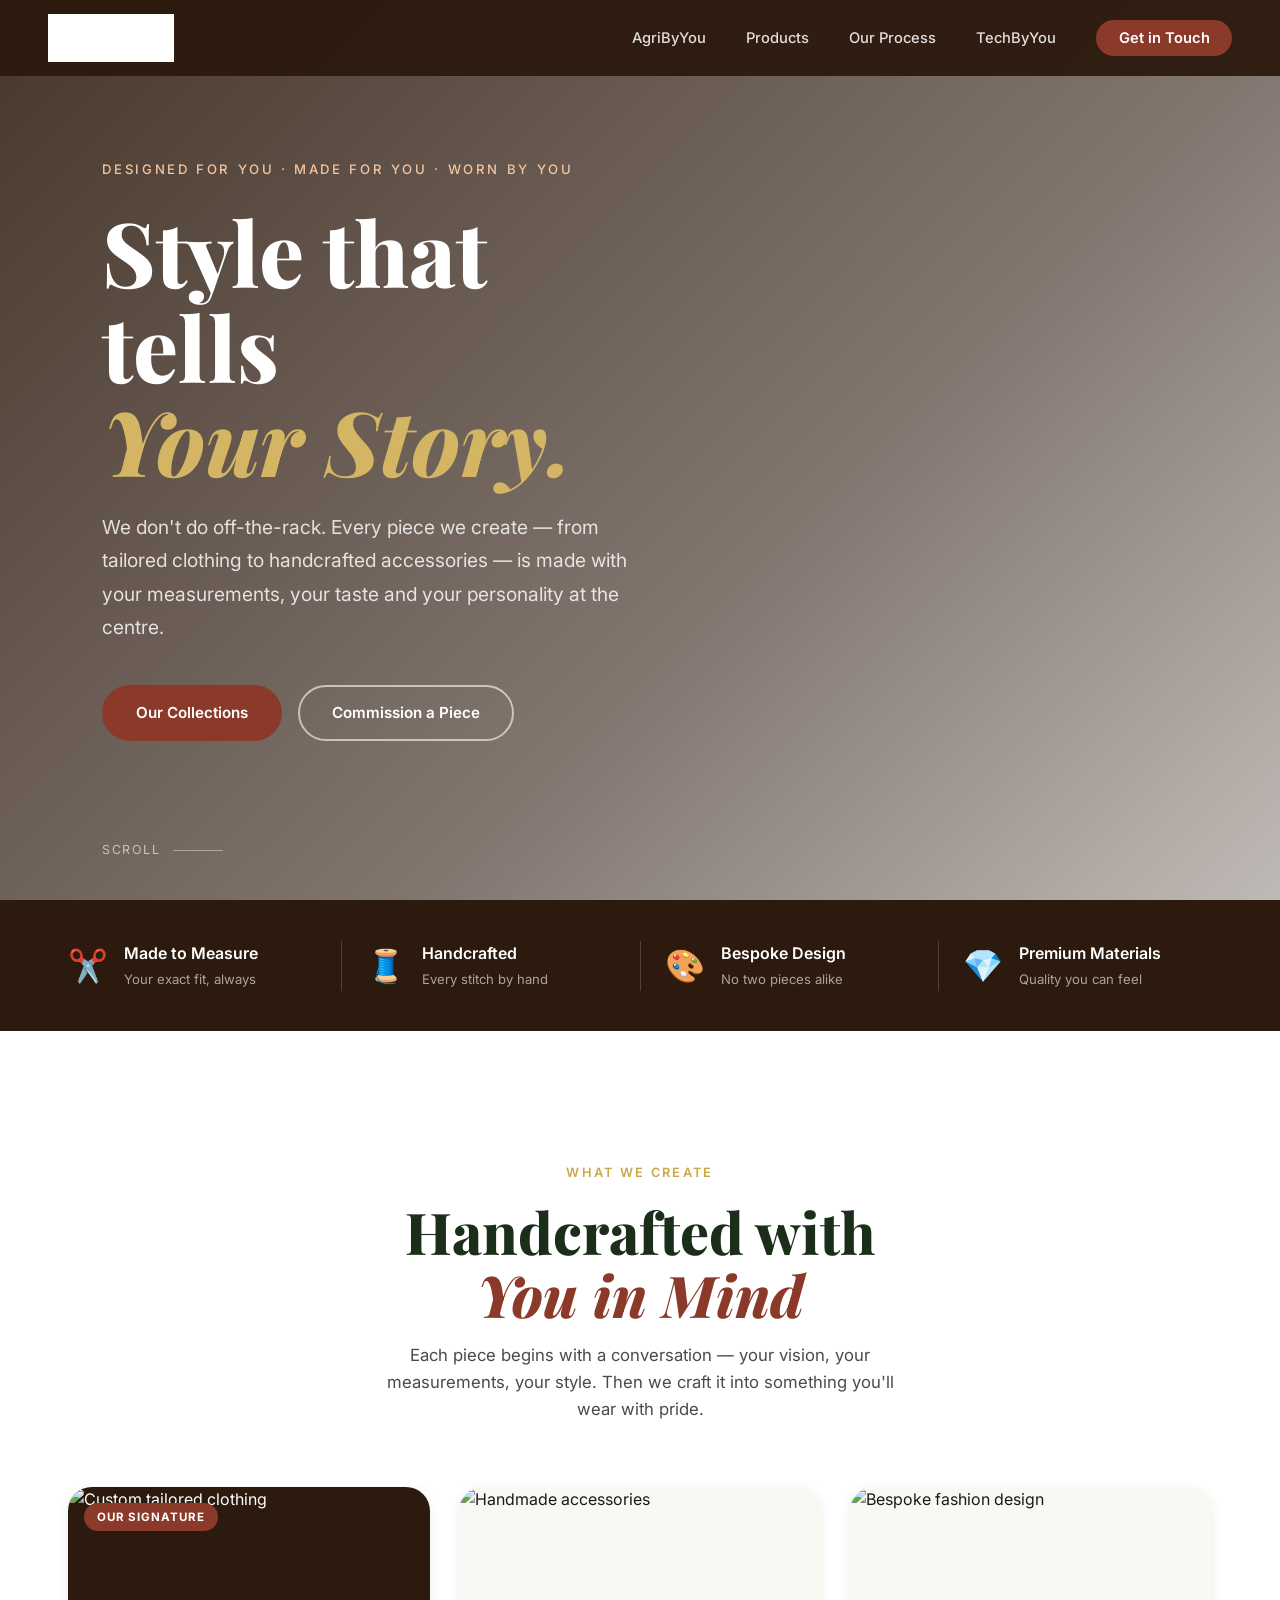
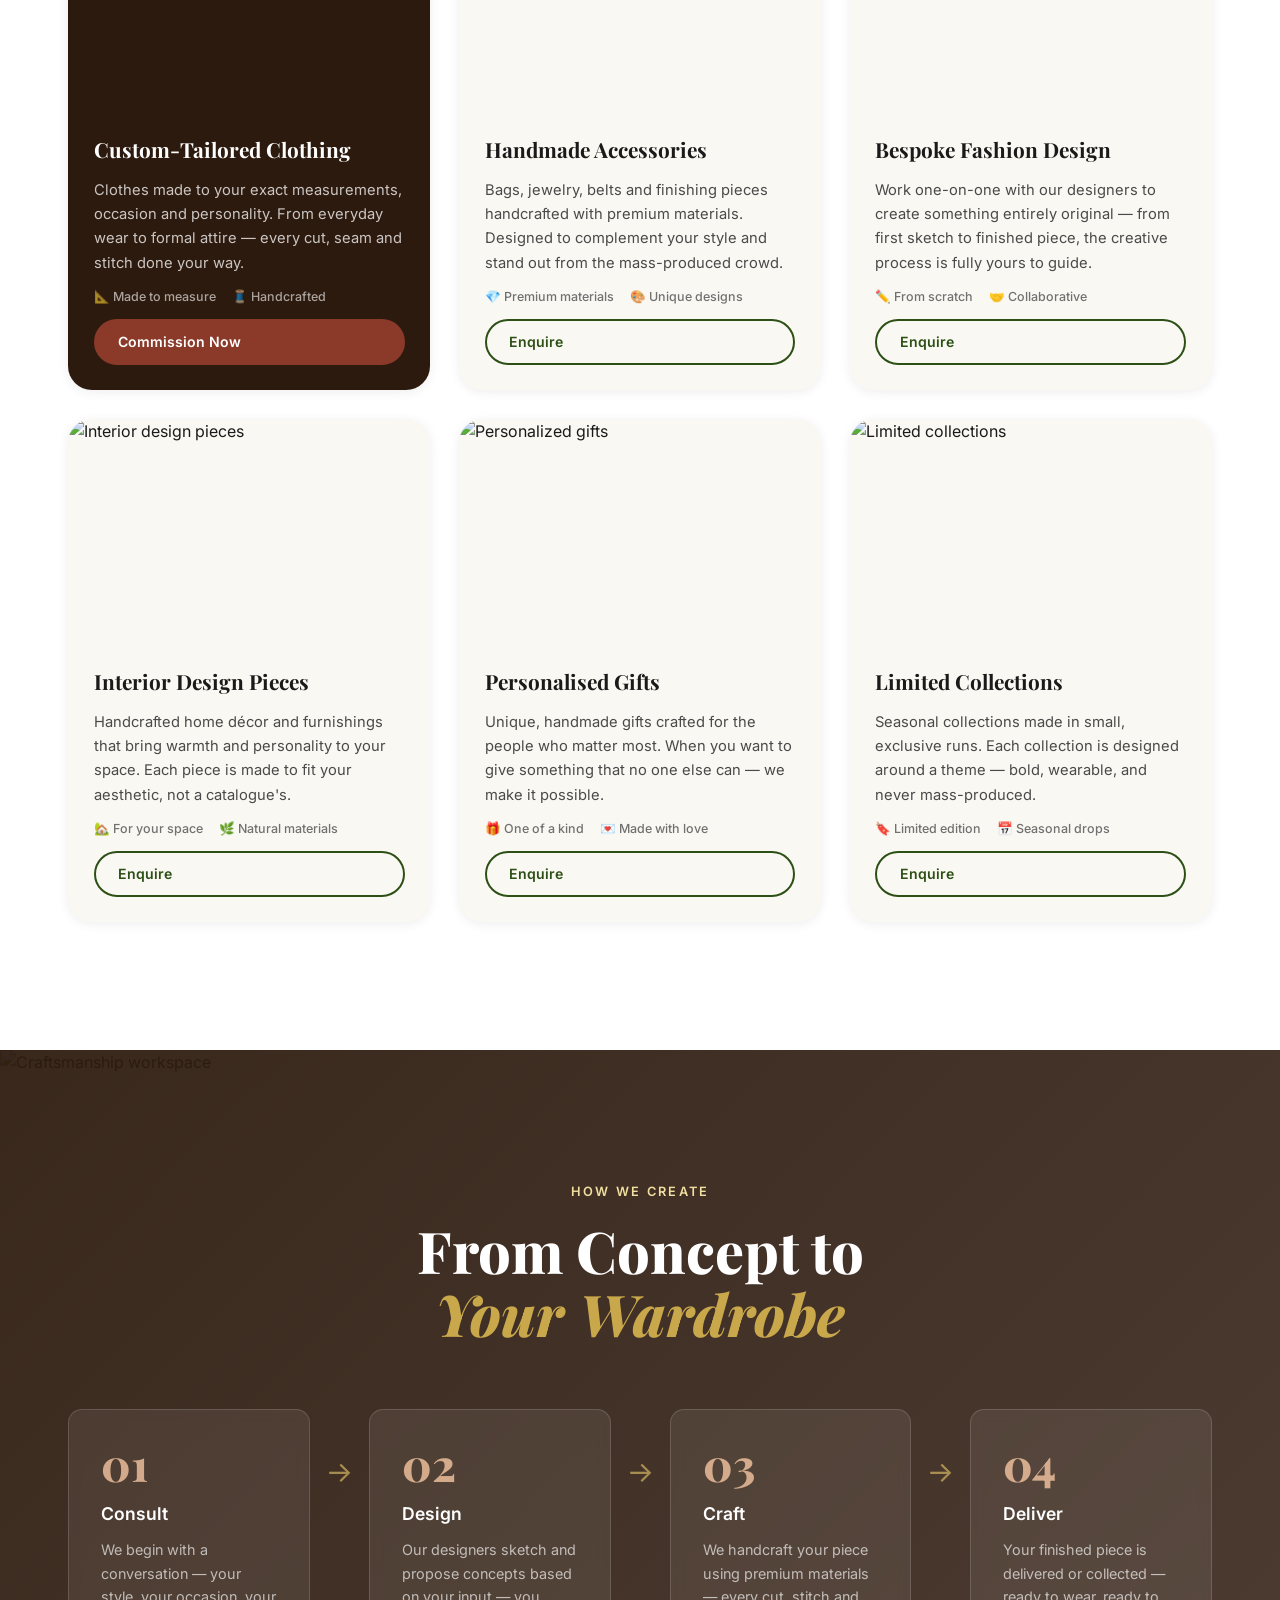
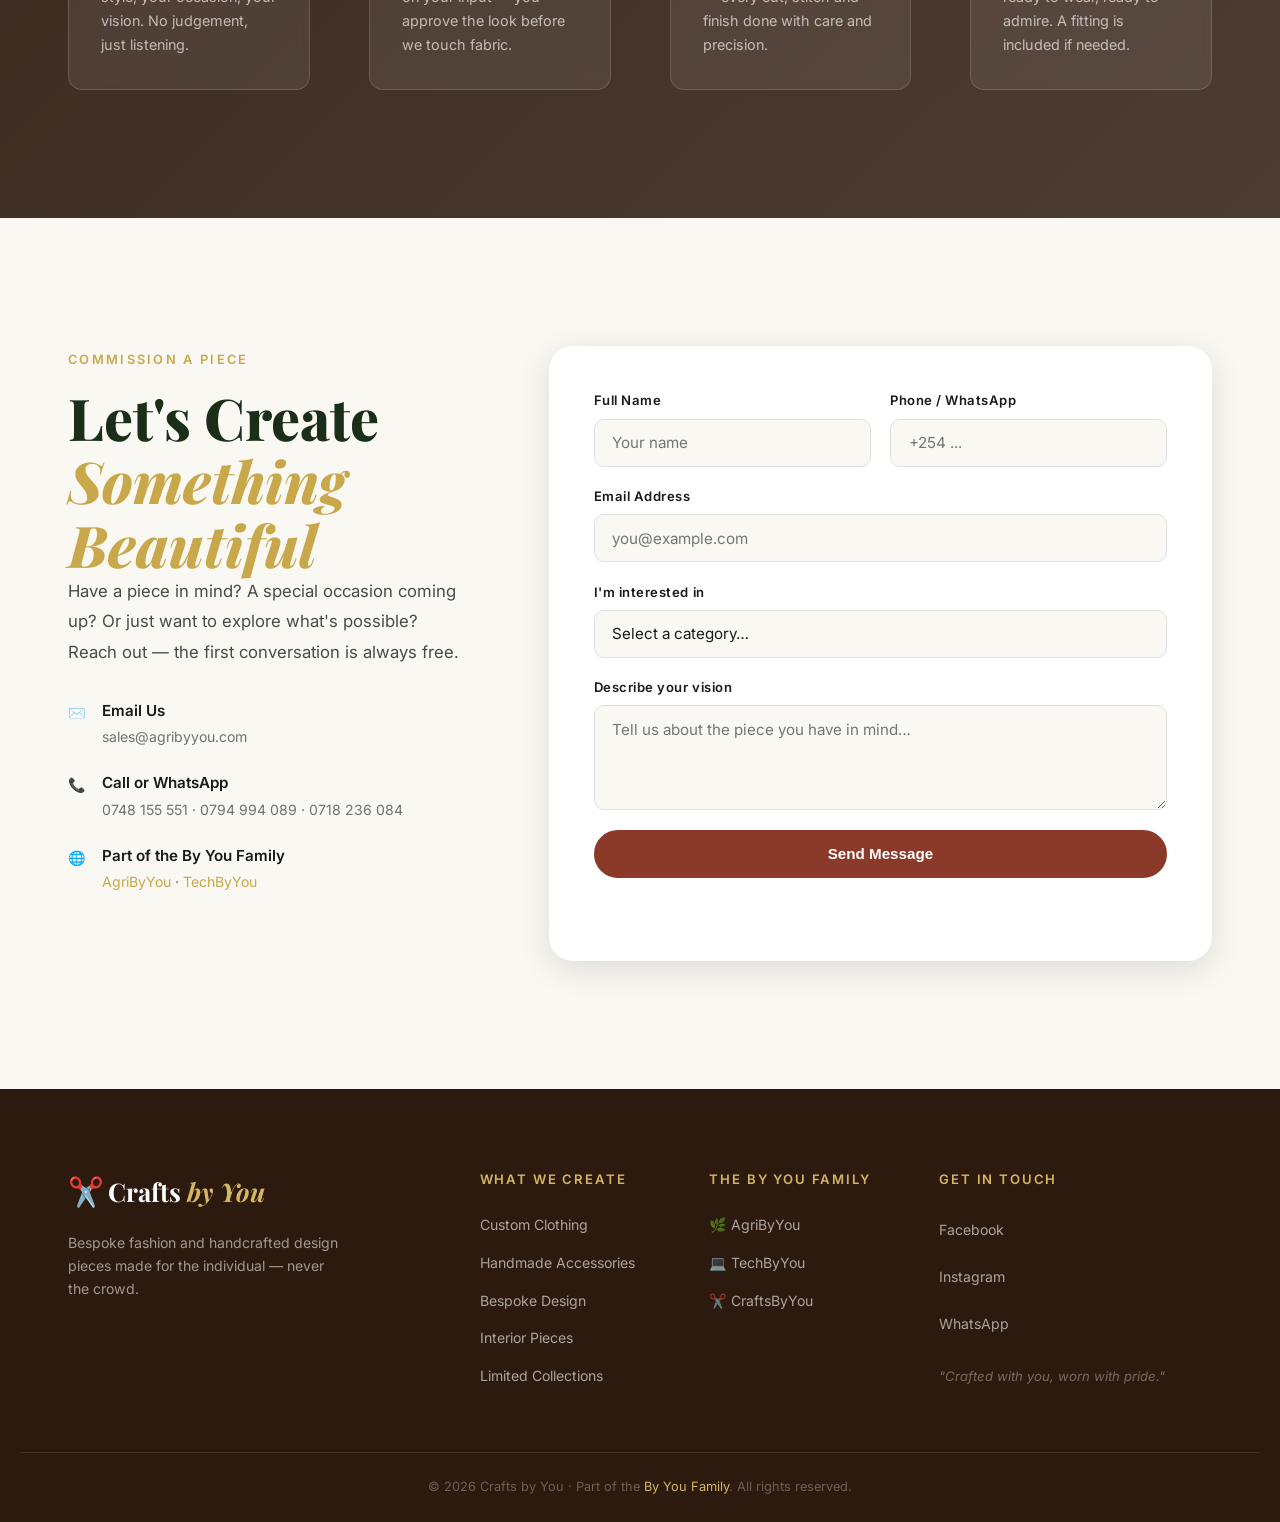
==== commit 612304ee: "Add CraftsByYou logo to navbar Co-Authored-By: Claude Sonnet 4.6 <noreply@anthropic.com>" ====
--- a/crafts.html
+++ b/crafts.html
@@ -29,8 +29,7 @@
   <nav id="navbar">
     <div class="nav-inner">
       <a href="index.html" class="logo">
-        <span class="logo-leaf">✂️</span>
-        <span class="logo-text">Crafts <em>by You</em></span>
+        <img src="images/craftslogo.jpeg" alt="CraftsByYou Logo" class="nav-logo-img" />
       </a>
       <ul class="nav-links">
         <li><a href="index.html">AgriByYou</a></li>
--- a/style.css
+++ b/style.css
@@ -177,12 +177,15 @@
 .logo {
   display: flex;
   align-items: center;
-  gap: .5rem;
-  font-family: 'Playfair Display', serif;
-  font-size: 1.5rem;
-  font-weight: 700;
-  color: var(--white);
-}
+}
+.nav-logo-img {
+  height: 48px;
+  width: auto;
+  object-fit: contain;
+  filter: brightness(0) invert(1);
+  transition: opacity var(--transition);
+}
+.nav-logo-img:hover { opacity: .85; }
 .logo-leaf { font-size: 1.6rem; }
 .logo-text em { color: var(--gold-400); font-style: italic; }
 
@@ -754,6 +757,9 @@
 /* ══════════════════════════════════════════
    THE BY YOU FAMILY / VENTURES
 ══════════════════════════════════════════ */
+.tech-section   { background: var(--white); }
+.crafts-section { background: var(--cream); }
+
 .ventures { background: var(--green-900); }
 .ventures .section-label { color: var(--gold-200); }
 .ventures .section-title { color: var(--white); }
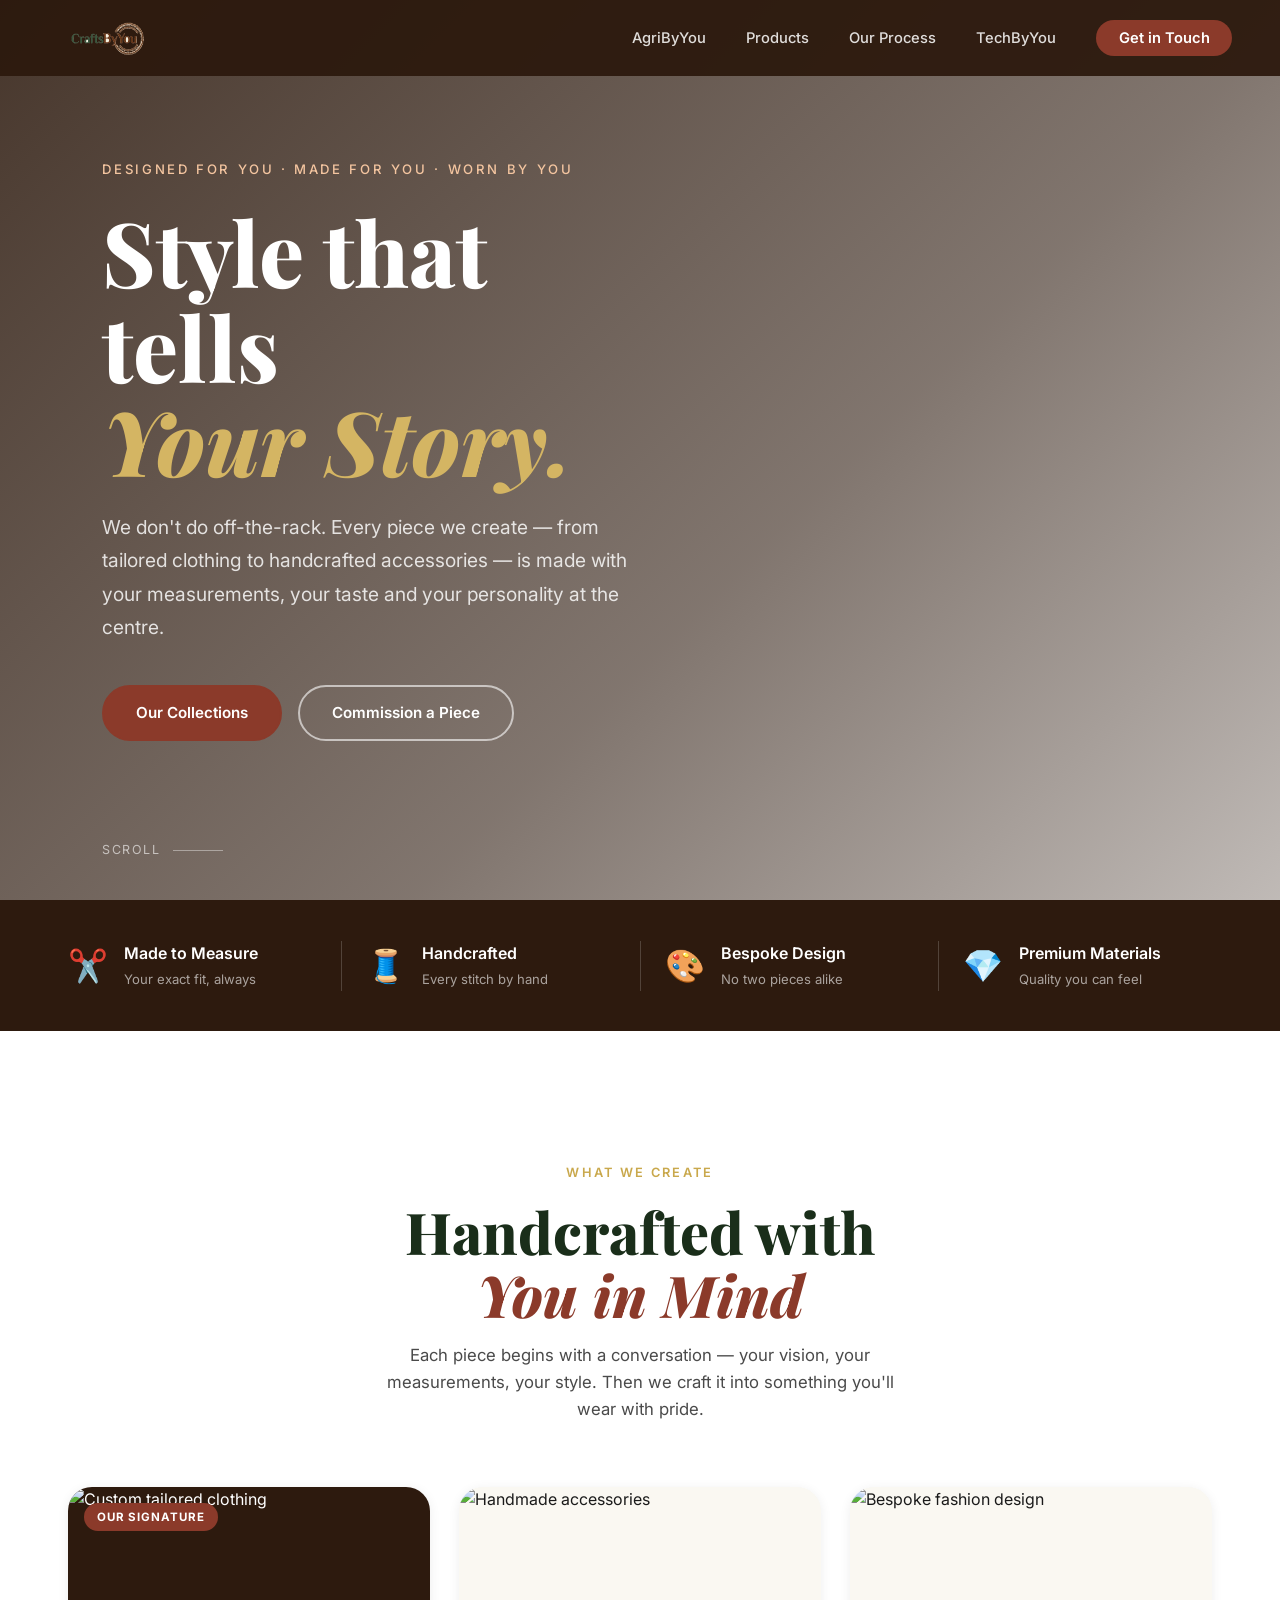
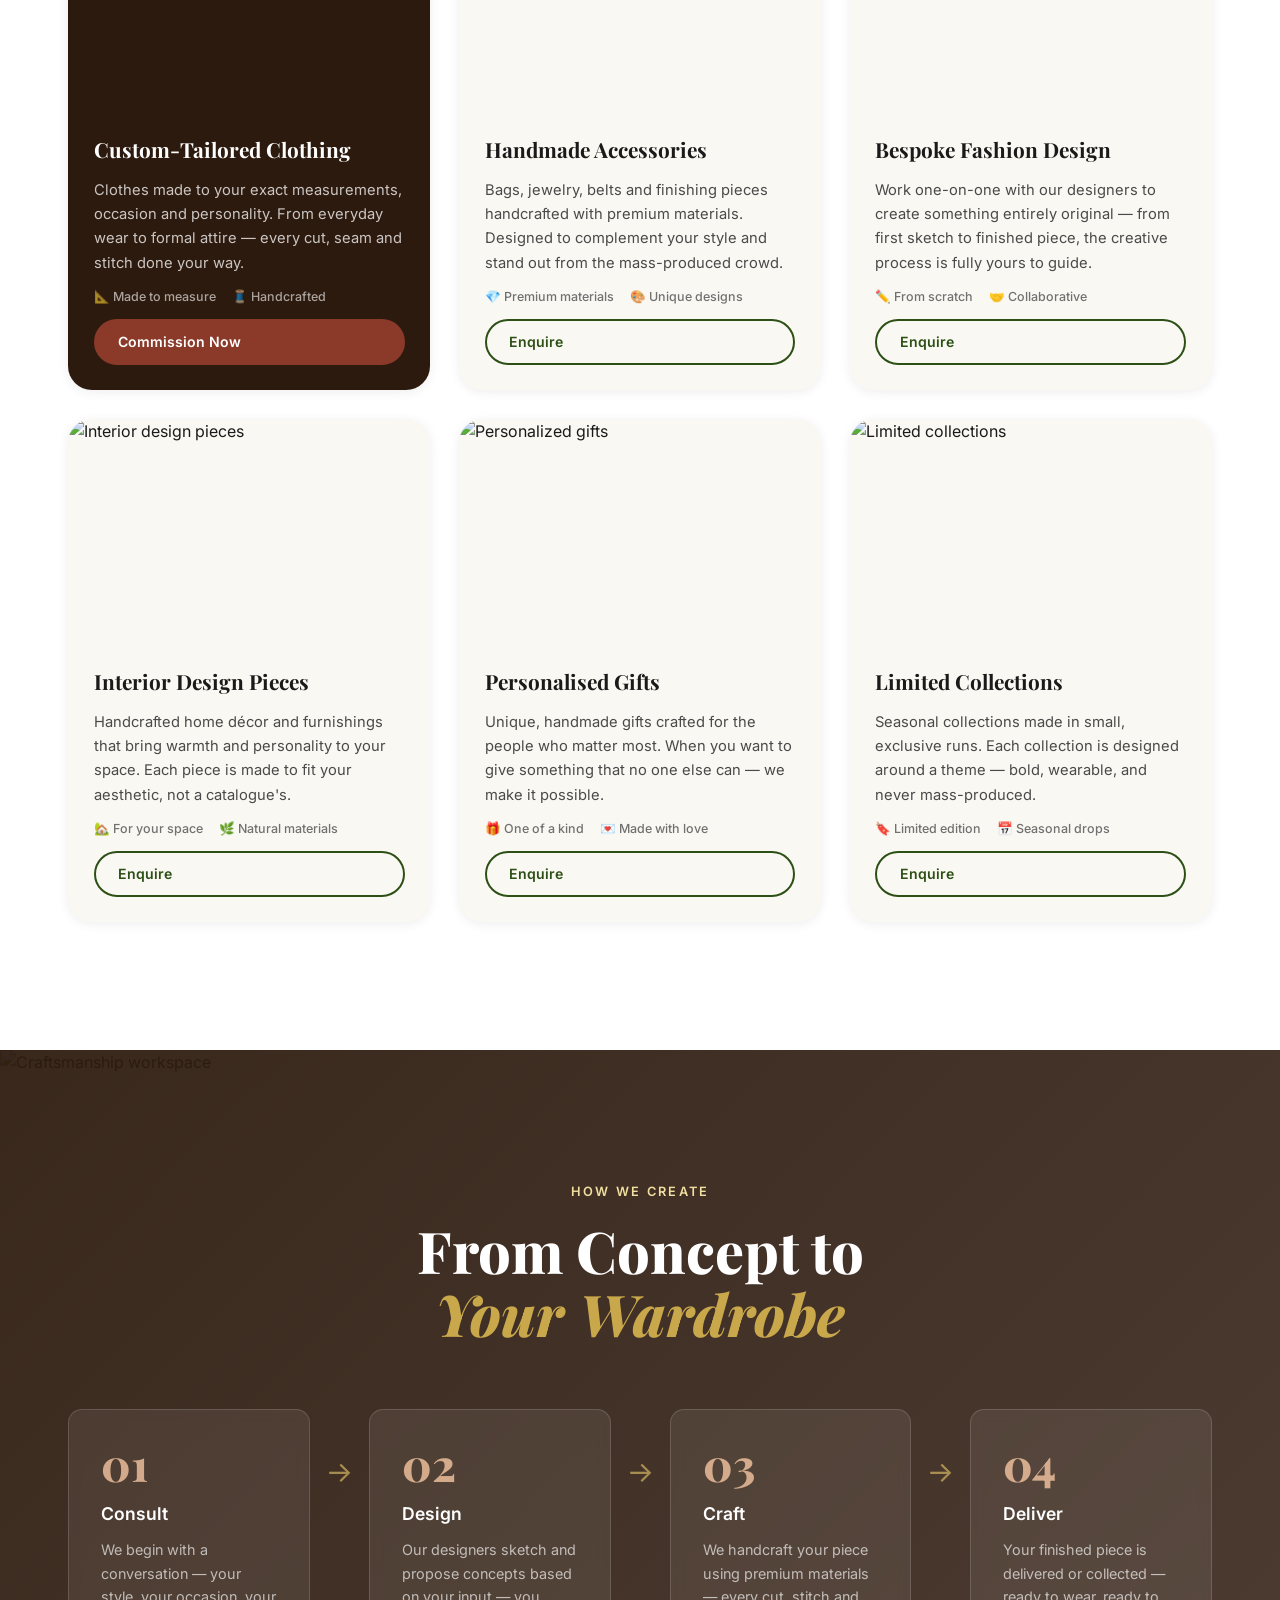
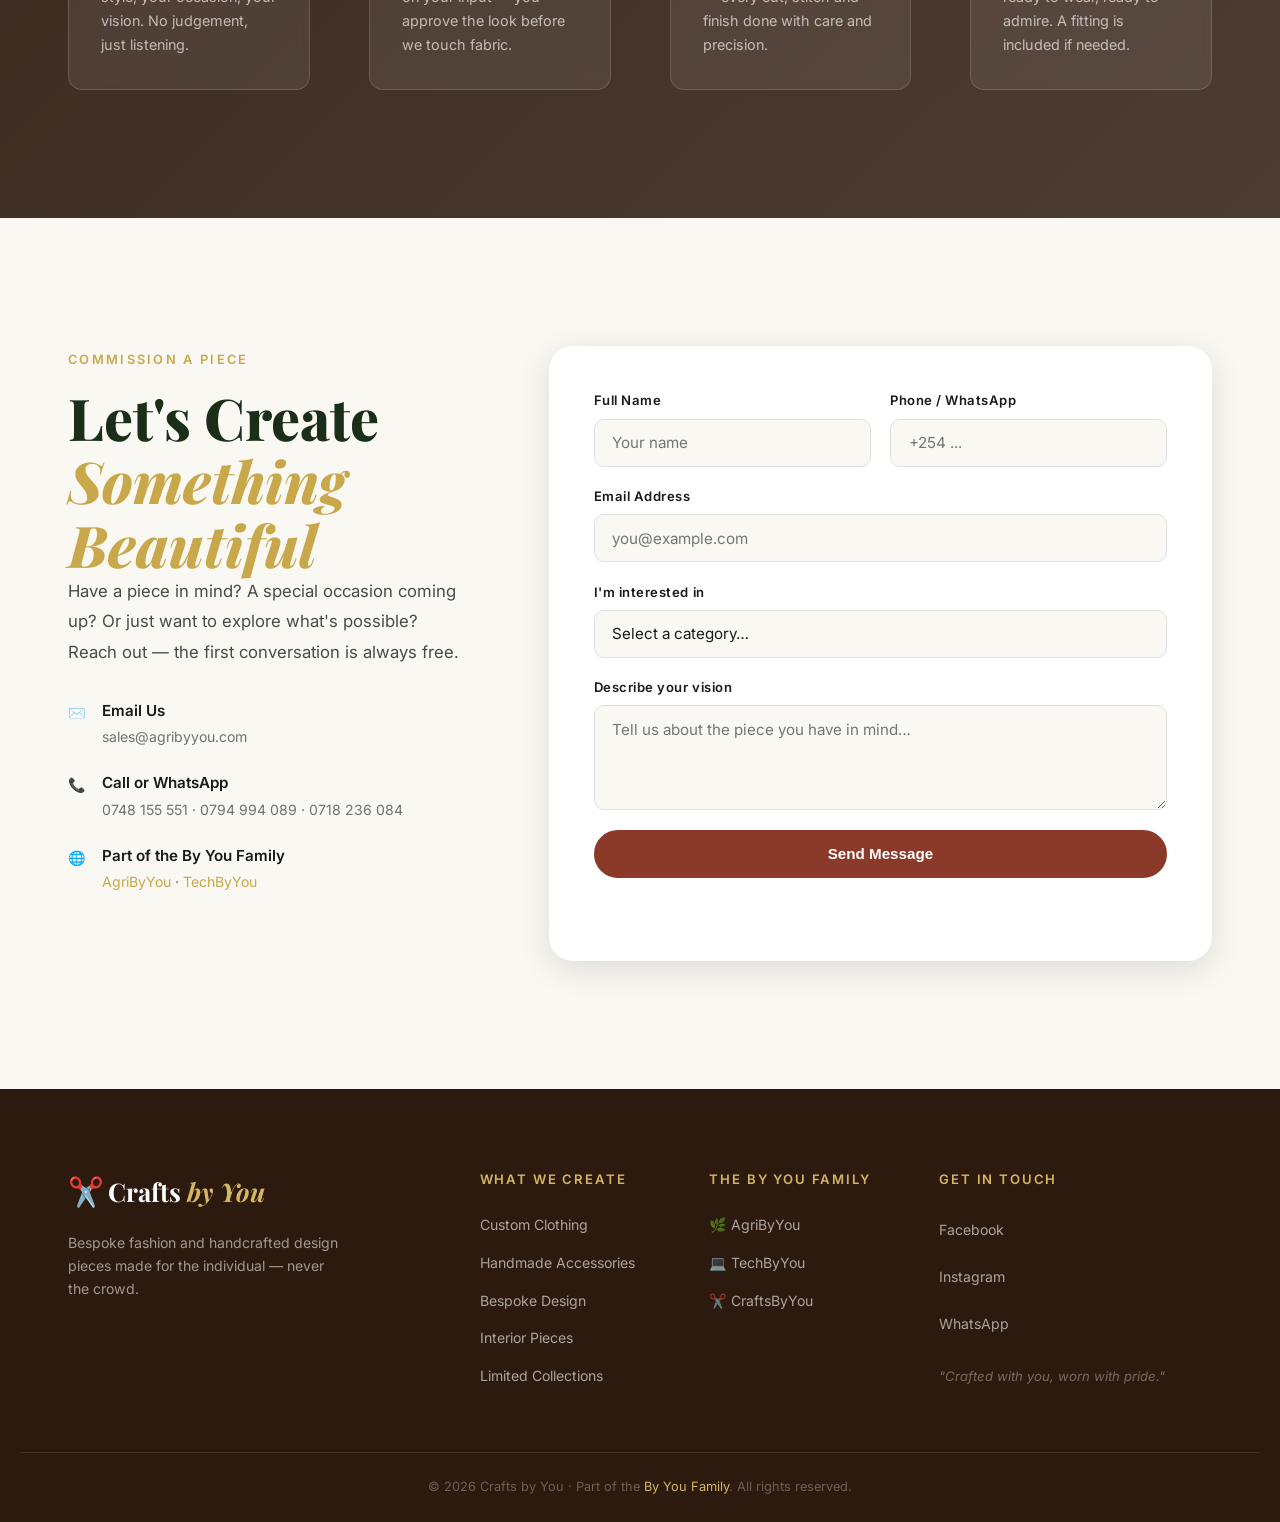
==== commit 8adce38a: "Use transparent-background logos in navbar — removes rectangle effect" ====
--- a/crafts.html
+++ b/crafts.html
@@ -29,7 +29,7 @@
   <nav id="navbar">
     <div class="nav-inner">
       <a href="index.html" class="logo">
-        <img src="images/craftslogo.jpeg" alt="CraftsByYou Logo" class="nav-logo-img" />
+        <img src="images/craftslogo-nav.png" alt="CraftsByYou Logo" class="nav-logo-img" />
       </a>
       <ul class="nav-links">
         <li><a href="index.html">AgriByYou</a></li>
--- a/style.css
+++ b/style.css
@@ -179,10 +179,9 @@
   align-items: center;
 }
 .nav-logo-img {
-  height: 48px;
+  height: 44px;
   width: auto;
   object-fit: contain;
-  filter: brightness(0) invert(1);
   transition: opacity var(--transition);
 }
 .nav-logo-img:hover { opacity: .85; }
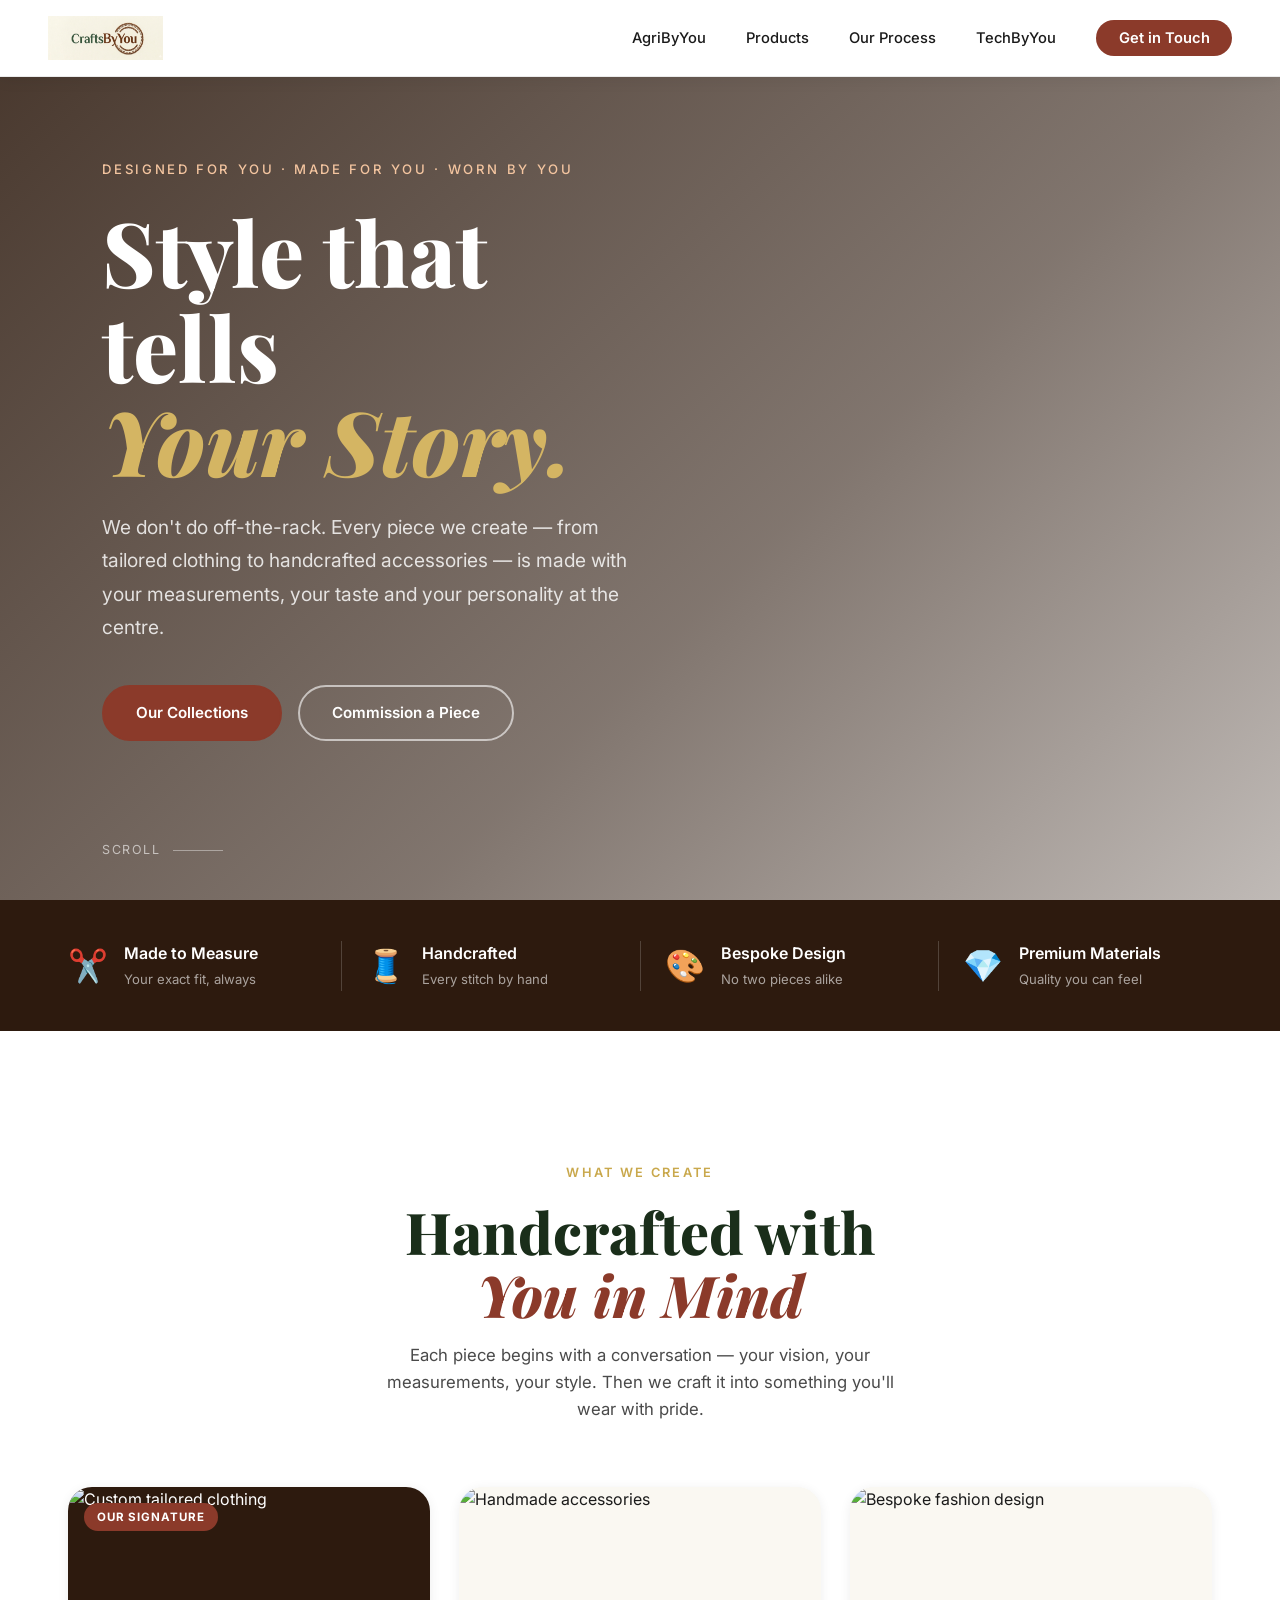
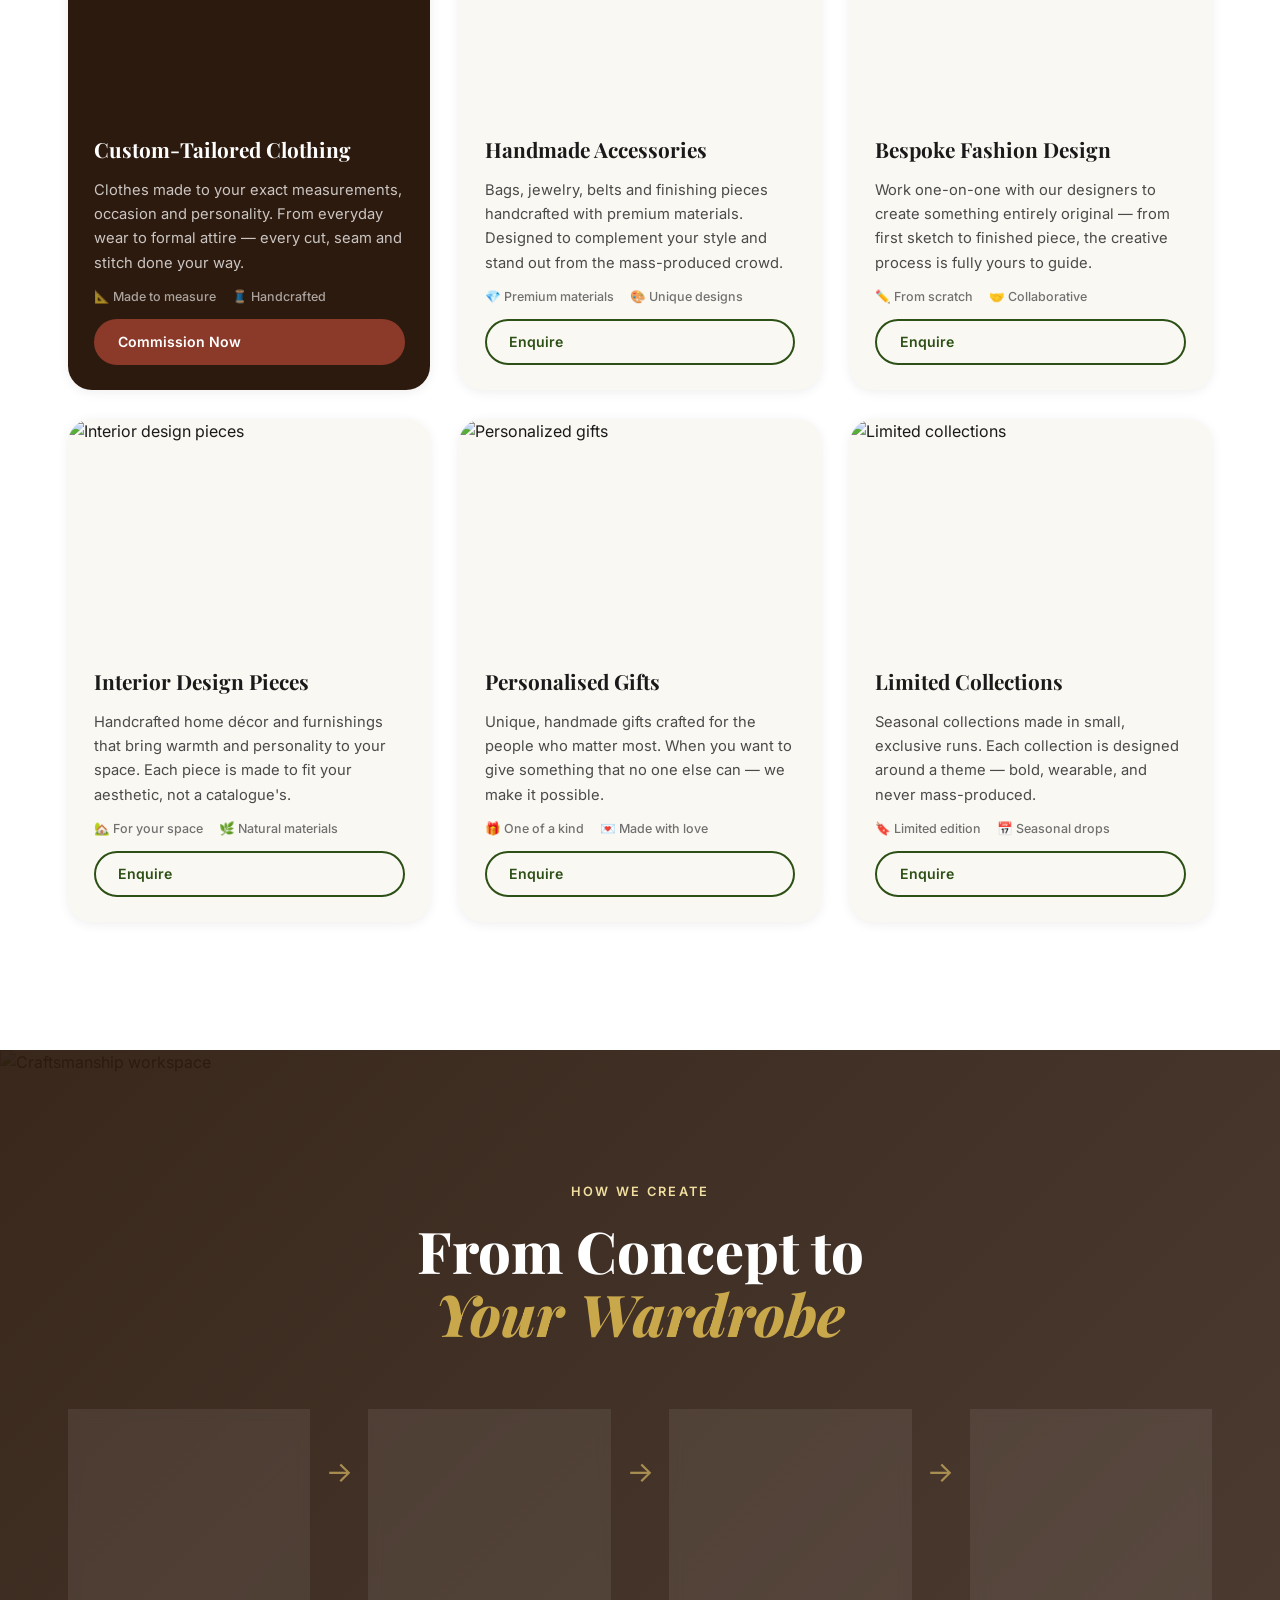
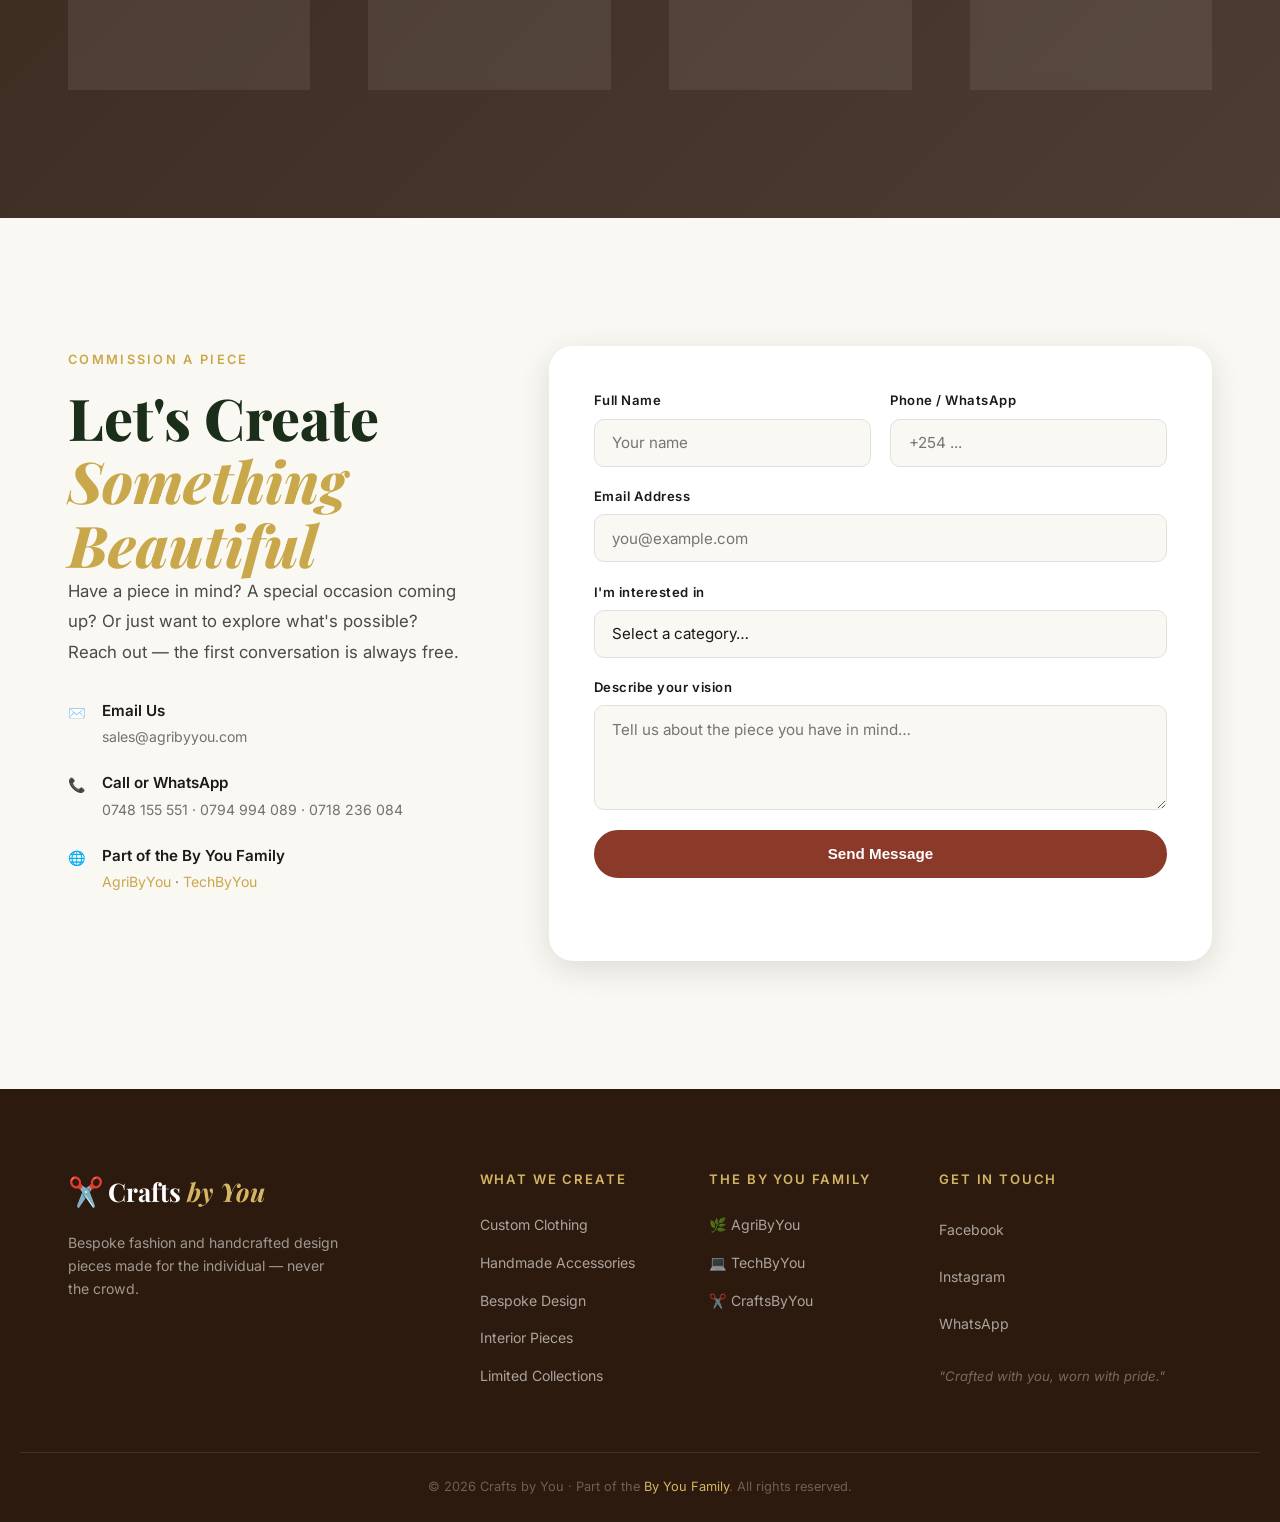
==== commit 09d83349: "White navbar across all pages, restore original logos — cream bg blends naturally" ====
--- a/crafts.html
+++ b/crafts.html
@@ -29,7 +29,7 @@
   <nav id="navbar">
     <div class="nav-inner">
       <a href="index.html" class="logo">
-        <img src="images/craftslogo-nav.png" alt="CraftsByYou Logo" class="nav-logo-img" />
+        <img src="images/craftslogo.jpeg" alt="CraftsByYou Logo" class="nav-logo-img" />
       </a>
       <ul class="nav-links">
         <li><a href="index.html">AgriByYou</a></li>
--- a/style.css
+++ b/style.css
@@ -156,13 +156,14 @@
   position: fixed;
   top: 0; left: 0; right: 0;
   z-index: 1000;
-  transition: background var(--transition), box-shadow var(--transition);
+  background: #ffffff;
+  border-bottom: 1px solid rgba(0,0,0,.08);
+  box-shadow: 0 2px 16px rgba(0,0,0,.07);
+  transition: box-shadow var(--transition);
   padding: 0 clamp(1rem, 5vw, 3rem);
 }
 #navbar.scrolled {
-  background: rgba(26, 46, 26, 0.97);
-  backdrop-filter: blur(12px);
-  box-shadow: 0 2px 20px rgba(0,0,0,.25);
+  box-shadow: 0 4px 24px rgba(0,0,0,.12);
 }
 
 .nav-inner {
@@ -194,7 +195,7 @@
   gap: 2.5rem;
 }
 .nav-links a {
-  color: rgba(255,255,255,.85);
+  color: var(--text-dark);
   font-size: .92rem;
   font-weight: 500;
   transition: color var(--transition);
@@ -209,7 +210,7 @@
   transform: scaleX(0);
   transition: transform var(--transition);
 }
-.nav-links a:hover { color: var(--white); }
+.nav-links a:hover { color: var(--green-700); }
 .nav-links a:hover::after { transform: scaleX(1); }
 
 .nav-cta {
@@ -235,7 +236,7 @@
   display: block;
   width: 26px;
   height: 2px;
-  background: var(--white);
+  background: var(--text-dark);
   border-radius: 2px;
   transition: var(--transition);
 }
@@ -1036,7 +1037,8 @@
 }
 
 @media (max-width: 768px) {
-  .nav-links { display: none; flex-direction: column; position: fixed; top: 76px; left: 0; right: 0; background: var(--green-900); padding: 2rem; gap: 1.5rem; }
+  .nav-links { display: none; flex-direction: column; position: fixed; top: 76px; left: 0; right: 0; background: #ffffff; border-bottom: 1px solid rgba(0,0,0,.08); box-shadow: 0 8px 24px rgba(0,0,0,.12); padding: 2rem; gap: 1.5rem; }
+  .nav-links a { color: var(--text-dark); }
   .nav-links.open { display: flex; }
   .hamburger { display: flex; }
 
--- a/crafts.css
+++ b/crafts.css
@@ -8,8 +8,8 @@
   --crafts-100: #fdf4ee;
 }
 
-.crafts-page #navbar { background: rgba(45, 26, 14, 0.95); }
-.crafts-page #navbar.scrolled { background: rgba(45, 26, 14, 0.98); }
+.crafts-page #navbar { background: #ffffff; border-bottom: 1px solid rgba(0,0,0,.08); }
+.crafts-page #navbar.scrolled { background: #ffffff; }
 
 .crafts-hero .hero-overlay,
 .crafts-overlay {
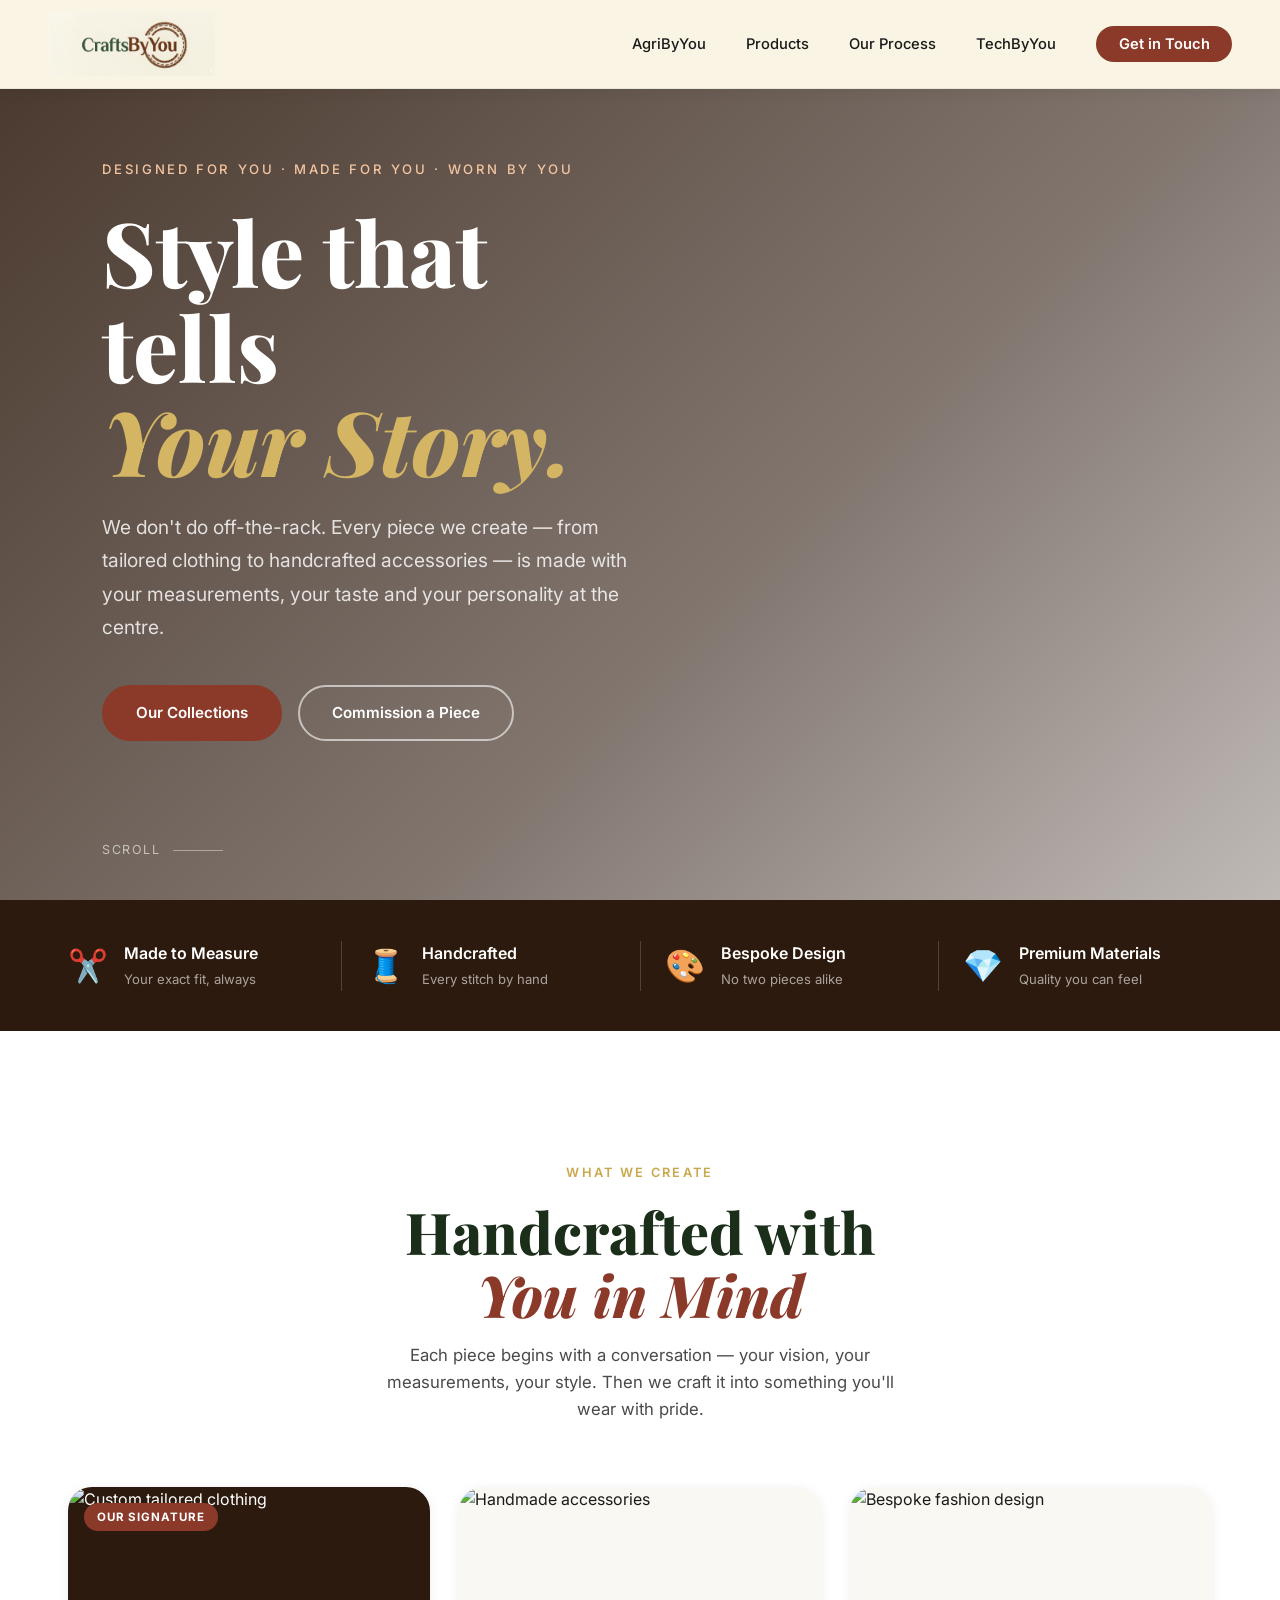
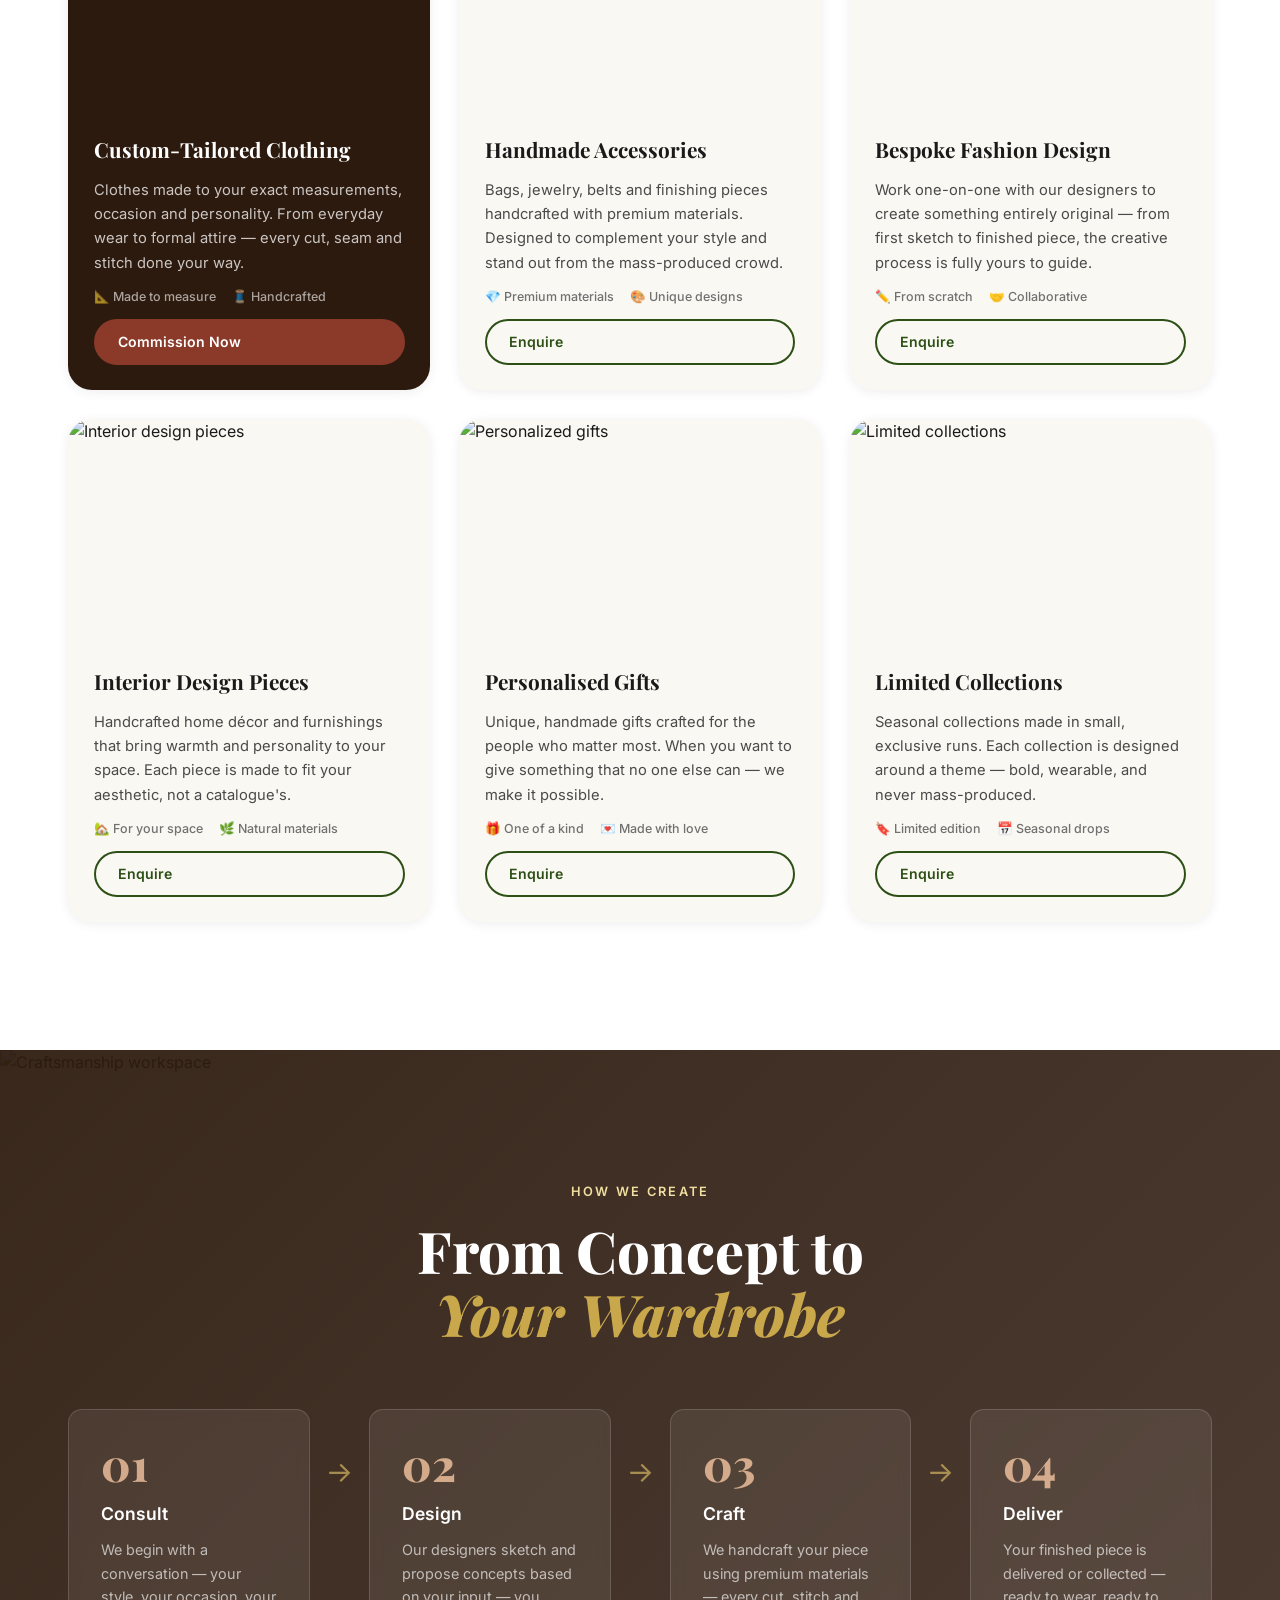
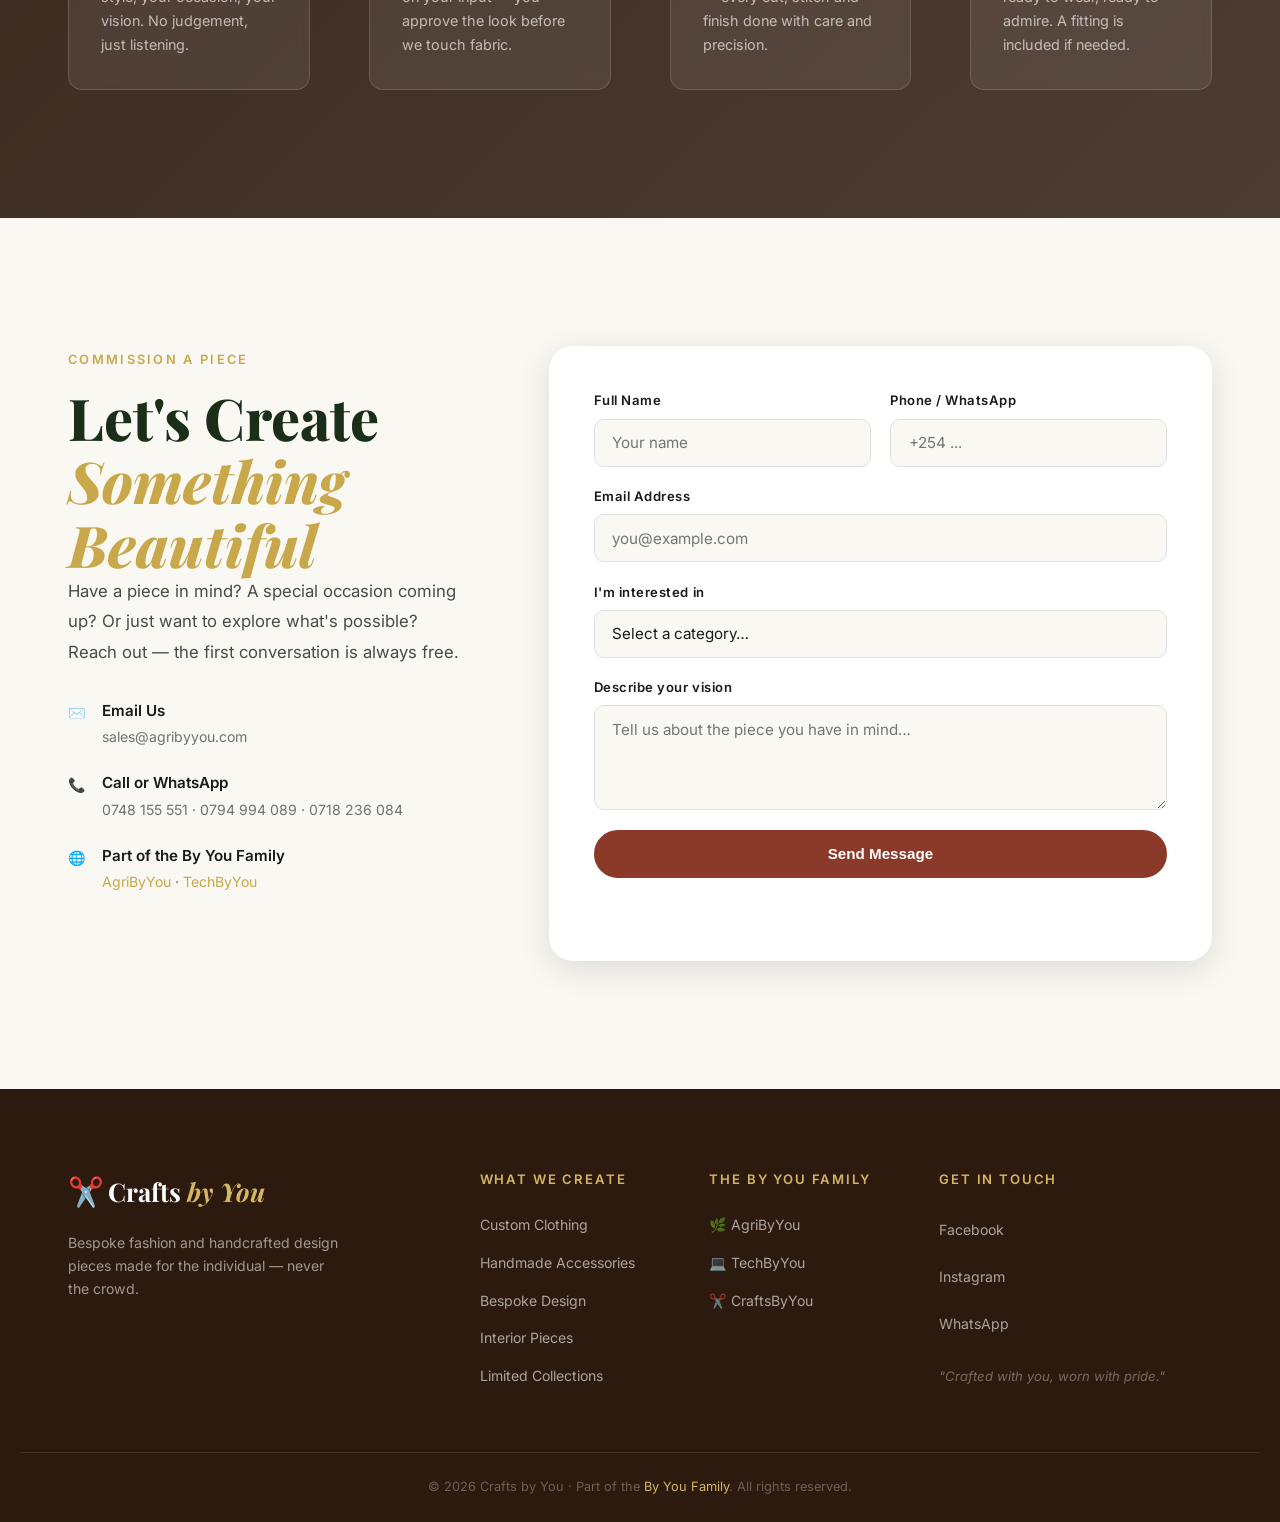
==== commit 934bc0ff: "Larger navbar logo (64px), favicon generated from logo.png" ====
--- a/crafts.html
+++ b/crafts.html
@@ -15,7 +15,8 @@
   <meta property="og:image" content="https://agribyyou.com/images/fruits.webp" />
   <meta property="og:site_name" content="Agri by You" />
   <link rel="icon" type="image/png" sizes="32x32" href="favicon-32.png" />
-  <link rel="icon" type="image/png" href="favicon.png" />
+  <link rel="apple-touch-icon" sizes="180x180" href="favicon.png" />
+  <link rel="icon" type="image/png" sizes="192x192" href="favicon-192.png" />
   <link rel="icon" type="image/svg+xml" href="favicon.svg" />
   <link rel="stylesheet" href="style.css" />
   <link rel="stylesheet" href="crafts.css" />
--- a/style.css
+++ b/style.css
@@ -156,8 +156,8 @@
   position: fixed;
   top: 0; left: 0; right: 0;
   z-index: 1000;
-  background: #ffffff;
-  border-bottom: 1px solid rgba(0,0,0,.08);
+  background: #f9f4e3;
+  border-bottom: 1px solid rgba(0,0,0,.06);
   box-shadow: 0 2px 16px rgba(0,0,0,.07);
   transition: box-shadow var(--transition);
   padding: 0 clamp(1rem, 5vw, 3rem);
@@ -172,7 +172,7 @@
   display: flex;
   align-items: center;
   justify-content: space-between;
-  height: 76px;
+  height: 88px;
 }
 
 .logo {
@@ -180,7 +180,7 @@
   align-items: center;
 }
 .nav-logo-img {
-  height: 44px;
+  height: 64px;
   width: auto;
   object-fit: contain;
   transition: opacity var(--transition);
@@ -1037,7 +1037,7 @@
 }
 
 @media (max-width: 768px) {
-  .nav-links { display: none; flex-direction: column; position: fixed; top: 76px; left: 0; right: 0; background: #ffffff; border-bottom: 1px solid rgba(0,0,0,.08); box-shadow: 0 8px 24px rgba(0,0,0,.12); padding: 2rem; gap: 1.5rem; }
+  .nav-links { display: none; flex-direction: column; position: fixed; top: 76px; left: 0; right: 0; background: #f9f4e3; border-bottom: 1px solid rgba(0,0,0,.08); box-shadow: 0 8px 24px rgba(0,0,0,.12); padding: 2rem; gap: 1.5rem; }
   .nav-links a { color: var(--text-dark); }
   .nav-links.open { display: flex; }
   .hamburger { display: flex; }
--- a/crafts.css
+++ b/crafts.css
@@ -8,8 +8,8 @@
   --crafts-100: #fdf4ee;
 }
 
-.crafts-page #navbar { background: #ffffff; border-bottom: 1px solid rgba(0,0,0,.08); }
-.crafts-page #navbar.scrolled { background: #ffffff; }
+.crafts-page #navbar { background: #f9f4e3; border-bottom: 1px solid rgba(0,0,0,.06); }
+.crafts-page #navbar.scrolled { background: #f9f4e3; }
 
 .crafts-hero .hero-overlay,
 .crafts-overlay {
